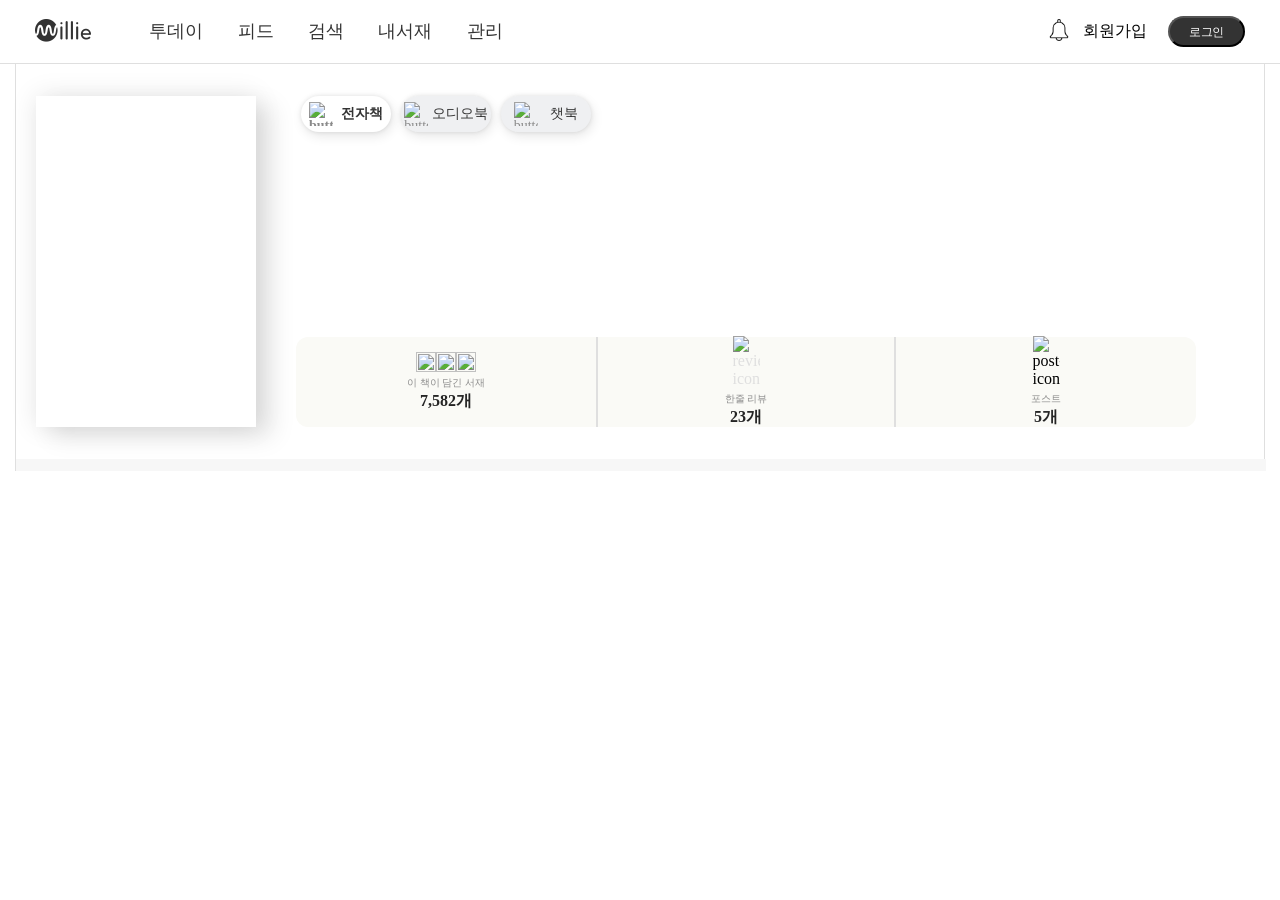
==== sub.html @ 8d72579c "0329" ====
<!DOCTYPE html>
<html lang="en">

<head>
    <meta charset="UTF-8">
    <meta name="viewport" content="width=device-width, initial-scale=1.0">
    <title>인각실격 사양 | 밀리의 서재</title>
</head>
<script src="https://ajax.googleapis.com/ajax/libs/jquery/3.7.1/jquery.min.js"> </script>
<script src="js/api.js"></script>
<link rel="stylesheet" href="css/sub.css">


<body>

    <header>
        <div id="headersize">
        <div class="logo"><a href="millie.html"><img src="image/millie-logo.png" alt="밀리의서재로고"></a></div>
        <nav>
            <ul>
                <li>투데이</li>
                <li>피드</li>
                <li>검색</li>
                <li>내서재</li>
                <li>관리</li>


            </ul>
        </nav>
        <div id="join">
            <div class="bell"><img src="image/bell.png" alt="" width="22px" height="22px"></img></div>
            <div class="join">회원가입</div>
        </div>

        <button class="login">로그인</button>
    </div>
    </header>

  <div id="wrap">
    <div id="book">
        <div class="book"></div>
        <div class="book_intr">
            <ul id="buttons">
                <li class="active">
                    <img src="https://d3udu241ivsax2.cloudfront.net/v3/images/bookDetail/ebook-badge.561e1d246c2083cfe3c1d87b43831d24.png"
                        alt="buttons" width="24px" height="24px"><a href="#">전자책</a>
                </li>

                <li><img src="https://d3udu241ivsax2.cloudfront.net/v3/images/bookDetail/audio-badge.6cdd24298aa2c13f86f9dcd8c8a61dd1.png"
                        alt="buttons" width="24px" height="24px"><a href="#">오디오북</a></li>

                <li><img src="https://d3udu241ivsax2.cloudfront.net/v3/images/bookDetail/chatbook-badge.215e24971db9b7ba482ef25cd7a4d6ca.png"
                        alt="buttons" width="24px" height="24px"><a href="#">챗북</a></li>
            </ul>
            <div class="textbox">
            </div>



            <ul id="read-more">
                <li>
                    <ul id="imgflex">
                        <li>
                            <img src="https://ofbxchnhqinp910256.cdn.ntruss.com/160/ed3ba0b1a437cf58d59134f9f658f778.jpg?type=w&w=160&quality=100"
                                alt="">
                            <img src="https://ofbxchnhqinp910256.cdn.ntruss.com/160/8bceea0eba8e176609ad2cac531a9f16.jpg?type=w&w=160&quality=100"
                                alt="">
                            <img src="https://ofbxchnhqinp910256.cdn.ntruss.com/100/61635217af0b67a56fbc9d0d7451ff6c.jpg?type=w&w=160&quality=100"
                                alt="">
                        </li>
                        <li>
                            <p>이 책이 담긴 서재</p>
                        </li>
                        <li><span>7,582개</span></li>
                    </ul>
                </li>
                <li class="border">
                    <ul>
                        <li><img src="https://d3udu241ivsax2.cloudfront.net/v3/images/bookDetail/review-mark.ffaa0d9de623bd5c8626faf1f7448f58.png"
                                alt="review-icon" width="9%"></li>
                        <li>
                            <p>한줄 리뷰</p>
                        </li>
                        <li><span>23개</span></li>
                    </ul>
                </li>
                <li>
                    <ul>
                        <li>
                            <img src="https://d3udu241ivsax2.cloudfront.net/v3/images/bookDetail/post-mark.e6660d3d2be8d740e6accf5f63489487.png"
                                alt="post-icon" width="9%">
                        </li>
                        <li>
                            <p>포스트</p>
                        </li>
                        <li><span>5개</span></li>
                    </ul>
                </li>
            </ul>
        </div>

   <div class="line"></div>
    </div>
</div>
</div>
</body>

</html>
---- css/sub.css ----
* {
  margin: 0;
  padding: 0;
  box-sizing: border-box;
}

a {
  color: #333;
  text-decoration: none;
}

ul, ol, li {
  list-style: none;
}

#wrap {
  width: 1250px;
  height: auto;
  border-left: 1px solid #dfdfdf;
  border-right: 1px solid #dfdfdf;
  margin: 0 auto;
}

#book {
  display: flex;
  align-items: center;
  width: 1250px;
  height: 407px;
  margin: 0 auto;
  border-bottom: 12px solid #f7f7f7;
}
#book .book {
  width: 220px;
  height: 331px;
  margin-left: 20px;
  box-shadow: 0 0 25px 0 rgba(0, 0, 0, 0.1), 16px 10px 23px 0 rgba(0, 0, 0, 0.1);
}
#book .book img {
  width: 100%;
  height: 100%;
}
#book .book_intr {
  width: 900px;
  height: 331px;
  margin-left: 40px;
}
#book #buttons {
  width: 300px;
  display: flex;
  justify-content: space-around;
}
#book #buttons li {
  width: 90px;
  height: 36px;
  background-color: rgba(176, 179, 188, 0.2);
  color: #8b8b8b;
  margin: 0px 0px 20px;
  display: flex;
  align-items: center;
  justify-content: space-evenly;
  padding: 2px 0px 2px 0px;
  box-shadow: 0 0 4px 0 rgba(0, 0, 0, 0.1), 2px 4px 12px 0 rgba(0, 0, 0, 0.1);
  border-radius: 40px;
  font-size: 14px;
  font-weight: 500;
}
#book #buttons .active {
  background-color: white;
  font-weight: bold;
}
#book .textbox {
  width: 300px;
  height: 70px;
  margin-top: 30px;
  margin-bottom: 85px;
}
#book .textbox span {
  color: #888888;
}
#book .textbox p {
  font-weight: 700;
  font-size: 20px;
}
#book #read-more {
  width: 900px;
  height: 90px;
  background-color: #fafaf6;
  border-radius: 12px;
  position: relative;
}
#book #read-more li {
  display: flex;
  justify-content: center;
  align-content: center;
  height: 100%;
  align-items: center;
  width: 300px;
}
#book #read-more li p {
  font-size: 10px;
  color: #8b8b8b;
  line-height: 17px;
  text-align: center;
  margin-top: 2px;
}
#book #read-more li span {
  font-weight: 700;
  color: #242424;
}
#book #read-more .border {
  border-left: 2px solid;
  color: #dfdfdf;
  border-right: 2px solid;
}
#book #read-more {
  display: flex;
}
#book #read-more #imgflex {
  display: flex;
  flex-wrap: wrap;
}
#book #read-more #imgflex img {
  width: 20px;
  height: 20px;
}

header {
  border-bottom: solid 1px #dfdfdf;
  width: 100%;
  height: 64px;
}
header #headersize {
  width: 1250px;
  height: 64px;
  margin: 0 auto;
  display: flex;
  justify-content: space-between;
  align-items: center;
  border-bottom: 0.5px solid #dfdfdf;
  padding-right: 20px;
}
header #headersize nav {
  display: flex;
  width: 100%;
  justify-content: flex-start;
  padding: 10px;
  margin-right: 50px;
}
header #headersize ul {
  display: flex;
  justify-items: space-evenly;
  width: 450px;
  height: 25px;
  justify-content: space-evenly;
  padding: 0px 24px;
}
header #headersize ul li {
  font-size: 18px;
  color: #333;
  padding: 0px 10px 0px 10px;
}
header #headersize ul li:hover {
  cursor: pointer;
  font-weight: bold;
}
header #headersize button {
  cursor: pointer;
  background: #333;
  border-radius: 100px;
  padding: 5px 15px;
  font-size: 12px;
  line-height: 18px;
  letter-spacing: -0.6px;
  color: #fff;
  text-align: center;
  width: 93px;
  height: 31px;
  font-size: 12px;
}
header #headersize #join {
  display: flex;
  width: 154px;
  align-items: center;
  justify-content: space-around;
  margin-right: 15px;
}
header #headersize .logo {
  padding-left: 20px;
}
header #headersize .logo img {
  width: 56px;
  height: 24px;
}
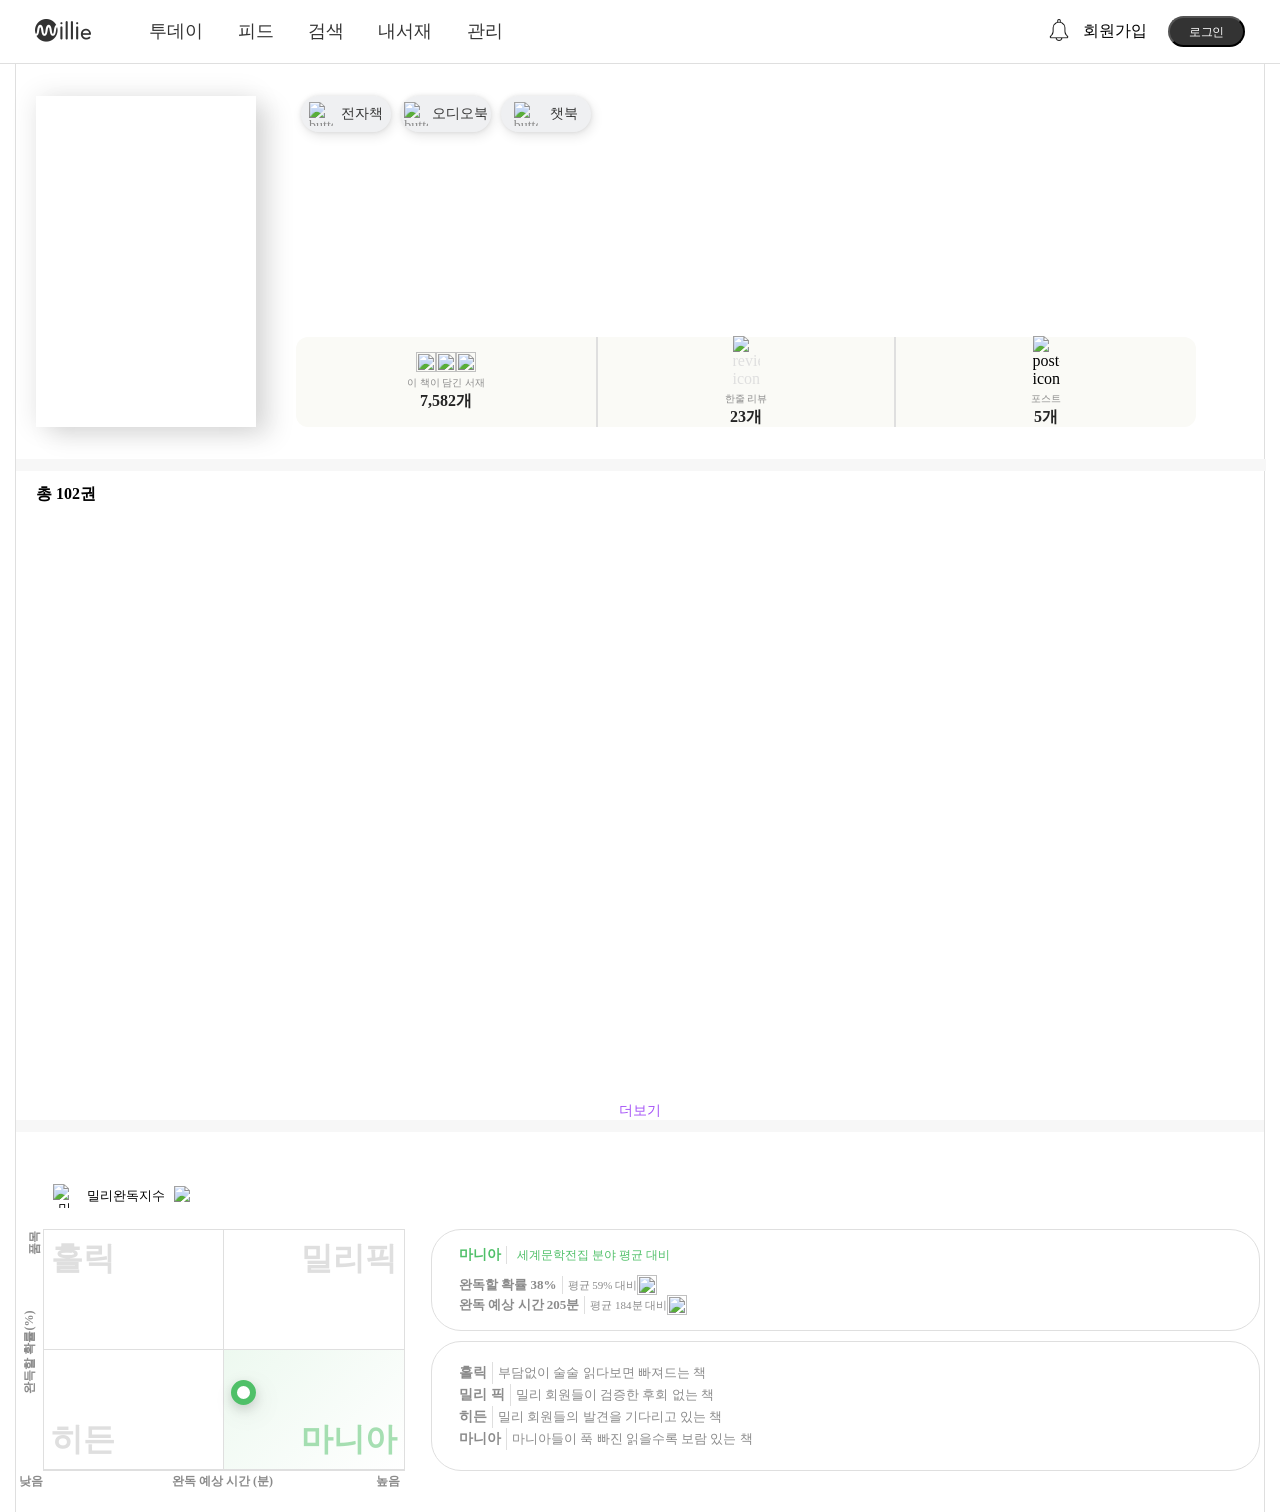
==== commit 22643542: "0401" ====
--- a/sub.html
+++ b/sub.html
@@ -7,6 +7,7 @@
     <title>인각실격 사양 | 밀리의 서재</title>
 </head>
 <script src="https://ajax.googleapis.com/ajax/libs/jquery/3.7.1/jquery.min.js"> </script>
+<script src="js/click.js"></script>
 <script src="js/api.js"></script>
 <link rel="stylesheet" href="css/sub.css">
 
@@ -15,94 +16,292 @@
 
     <header>
         <div id="headersize">
-        <div class="logo"><a href="millie.html"><img src="image/millie-logo.png" alt="밀리의서재로고"></a></div>
-        <nav>
-            <ul>
-                <li>투데이</li>
-                <li>피드</li>
-                <li>검색</li>
-                <li>내서재</li>
-                <li>관리</li>
-
-
-            </ul>
-        </nav>
-        <div id="join">
-            <div class="bell"><img src="image/bell.png" alt="" width="22px" height="22px"></img></div>
-            <div class="join">회원가입</div>
+            <div class="logo"><a href="millie.html"><img src="image/millie-logo.png" alt="밀리의서재로고"></a></div>
+            <nav>
+                <ul>
+                    <li>투데이</li>
+                    <li>피드</li>
+                    <li>검색</li>
+                    <li>내서재</li>
+                    <li>관리</li>
+
+
+                </ul>
+            </nav>
+            <div id="join">
+                <div class="bell"><img src="image/bell.png" alt="" width="22px" height="22px"></img></div>
+                <div class="join">회원가입</div>
+            </div>
+
+            <button class="login">로그인</button>
         </div>
-
-        <button class="login">로그인</button>
+    </header>
+
+    <div id="wrap">
+        <div id="book">
+            <div class="book"></div>
+            <div class="book_intr">
+                <ul id="buttons">
+                    <li class="active">
+                        <img src="https://d3udu241ivsax2.cloudfront.net/v3/images/bookDetail/ebook-badge.561e1d246c2083cfe3c1d87b43831d24.png"
+                            alt="buttons" width="24px" height="24px"><a href="#">전자책</a>
+                    </li>
+
+                    <li><img src="https://d3udu241ivsax2.cloudfront.net/v3/images/bookDetail/audio-badge.6cdd24298aa2c13f86f9dcd8c8a61dd1.png"
+                            alt="buttons" width="24px" height="24px"><a href="#">오디오북</a></li>
+
+                    <li><img src="https://d3udu241ivsax2.cloudfront.net/v3/images/bookDetail/chatbook-badge.215e24971db9b7ba482ef25cd7a4d6ca.png"
+                            alt="buttons" width="24px" height="24px"><a href="#">챗북</a></li>
+                </ul>
+                <div class="textbox">
+                </div>
+
+
+
+                <ul id="read-more">
+                    <li>
+                        <ul id="imgflex">
+                            <li>
+                                <img src="https://ofbxchnhqinp910256.cdn.ntruss.com/160/ed3ba0b1a437cf58d59134f9f658f778.jpg?type=w&w=160&quality=100"
+                                    alt="">
+                                <img src="https://ofbxchnhqinp910256.cdn.ntruss.com/160/8bceea0eba8e176609ad2cac531a9f16.jpg?type=w&w=160&quality=100"
+                                    alt="">
+                                <img src="https://ofbxchnhqinp910256.cdn.ntruss.com/100/61635217af0b67a56fbc9d0d7451ff6c.jpg?type=w&w=160&quality=100"
+                                    alt="">
+                            </li>
+                            <li>
+                                <p>이 책이 담긴 서재</p>
+                            </li>
+                            <li><span>7,582개</span></li>
+                        </ul>
+                    </li>
+                    <li class="border">
+                        <ul>
+                            <li><img src="https://d3udu241ivsax2.cloudfront.net/v3/images/bookDetail/review-mark.ffaa0d9de623bd5c8626faf1f7448f58.png"
+                                    alt="review-icon" width="9%"></li>
+                            <li>
+                                <p>한줄 리뷰</p>
+                            </li>
+                            <li><span>23개</span></li>
+                        </ul>
+                    </li>
+                    <li>
+                        <ul>
+                            <li>
+                                <img src="https://d3udu241ivsax2.cloudfront.net/v3/images/bookDetail/post-mark.e6660d3d2be8d740e6accf5f63489487.png"
+                                    alt="post-icon" width="9%">
+                            </li>
+                            <li>
+                                <p>포스트</p>
+                            </li>
+                            <li><span>5개</span></li>
+                        </ul>
+                    </li>
+                </ul>
+            </div>
+
+            <div class="line"></div>
+        </div>
+
+
+        <div id="booktotal">
+            <div class="booktotal">
+                <h3>총 102권</h3>
+                <ul class grid-wrapper>
+                    <li class="grid-item"></li>
+                    <li class="grid-item"></li>
+                    <li class="grid-item"></li>
+                    <li class="grid-item"></li>
+                    <li class="grid-item"></li>
+                    <li class="grid-item"></li>
+                    <li class="grid-item"></li>
+                    <li class="grid-item"></li>
+                    <li class="grid-item"></li>
+                    <li class="grid-item"></li>
+                    <li class="grid-item"></li>
+                    <li class="grid-item"></li>
+                    <li class="grid-item"></li>
+                    <li class="grid-item"></li>
+                    <li class="grid-item"></li>
+                    <li class="grid-item"></li>
+                    <li class="grid-item"></li>
+                    <li class="grid-item"></li>
+                    <li class="grid-item"></li>
+                    <li class="grid-item"></li>
+                    <li class="grid-item"></li>
+                    <li class="grid-item"></li>
+                    <li class="grid-item"></li>
+                    <li class="grid-item"></li>
+                    <li class="grid-item"></li>
+                    <li class="grid-item"></li>
+                    <li class="grid-item"></li>
+                    <li class="grid-item"></li>
+                    <li class="grid-item"></li>
+                    <li class="grid-item"></li>
+                    <li class="grid-item"></li>
+                    <li class="grid-item"></li>
+                    <li class="grid-item"></li>
+                    <li class="grid-item"></li>
+                    <li class="grid-item"></li>
+                    <li class="grid-item"></li>
+                    <li class="grid-item"></li>
+                    <li class="grid-item"></li>
+                    <li class="grid-item"></li>
+                    <li class="grid-item"></li>
+                    <li class="grid-item"></li>
+                    <li class="grid-item"></li>
+                    <li class="grid-item"></li>
+                    <li class="grid-item"></li>
+                    <li class="grid-item"></li>
+                    <li class="grid-item"></li>
+                    <li class="grid-item"></li>
+                    <li class="grid-item"></li>
+                    <li class="grid-item"></li>
+                    <li class="grid-item"></li>
+                    <li class="grid-item"></li>
+                    <li class="grid-item"></li>
+                    <li class="grid-item"></li>
+                    <li class="grid-item"></li>
+                    <li class="grid-item"></li>
+                    <li class="grid-item"></li>
+                    <li class="grid-item"></li>
+                    <li class="grid-item"></li>
+                    <li class="grid-item"></li>
+                    <li class="grid-item"></li>
+                    <li class="grid-item"></li>
+                    <li class="grid-item"></li>
+                    <li class="grid-item"></li>
+                    <li class="grid-item"></li>
+                    <li class="grid-item"></li>
+                    <li class="grid-item"></li>
+                    <li class="grid-item"></li>
+                    <li class="grid-item"></li>
+                    <li class="grid-item"></li>
+                    <li class="grid-item"></li>
+                    <li class="grid-item"></li>
+                    <li class="grid-item"></li>
+                    <li class="grid-item"></li>
+                    <li class="grid-item"></li>
+                    <li class="grid-item"></li>
+                    <li class="grid-item"></li>
+                    <li class="grid-item"></li>
+                    <li class="grid-item"></li>
+                    <li class="grid-item"></li>
+                    <li class="grid-item"></li>
+                    <li class="grid-item"></li>
+                    <li class="grid-item"></li>
+                    <li class="grid-item"></li>
+                    <li class="grid-item"></li>
+                    <li class="grid-item"></li>
+                    <li class="grid-item"></li>
+                    <li class="grid-item"></li>
+                    <li class="grid-item"></li>
+                    <li class="grid-item"></li>
+                    <li class="grid-item"></li>
+                    <li class="grid-item"></li>
+                    <li class="grid-item"></li>
+                    <li class="grid-item"></li>
+                    <li class="grid-item"></li>
+                    <li class="grid-item"></li>
+                    <li class="grid-item"></li>
+                    <li class="grid-item"></li>
+                    <li class="grid-item"></li>
+                    <li class="grid-item"></li>
+                    <li class="grid-item"></li>
+                </ul>
+
+            </div>
+            <button class="more">더보기</button>
+
+        </div>
+
+        <div id="book-history">
+
+            <div id="text">
+                <button class="textbutton">
+                    <img src="https://d3udu241ivsax2.cloudfront.net/v3/images/bookDetail/complete-book.2f295724c20991f29a7afd8b2d10a5df.png"
+                        alt="밀리완독지수" width="24px" height="24px">
+                    밀리완독지수
+
+                    <img src="https://d3udu241ivsax2.cloudfront.net/v3/images/bookDetail/question-mark.fd5a413b237dd6d113edf8a6e6f1567a.png"
+                        alt="물음표" width="19px" height="19px">
+                </button>
+            </div>
+            <div id="chart-content">
+                <div class="inner">
+                    <div class="box">
+                        <p class="box-title">
+                            홀릭</p>
+                    </div>
+                    <div class="box">
+                        <p class="box-title">
+                            밀리픽</p>
+                    </div>
+                    <div class="box">
+                        <p class="box-title">
+                            히든</p>
+                    </div>
+                    <div class="box">
+                        <p class="box-title">
+                            마니아</p>
+                        <div class="doubleone">
+
+                        </div>
+                    </div>
+
+                    <ul id="inner-outtext">
+                        <li class="rotate">품목</li>
+                        <li class="rotate">완득할 확률(%)</li>
+                        <li>낮음</li>
+                        <li>완독 예상 시간 (분)</li>
+                        <li>높음</li>
+                    </ul>
+                    
+                </div>
+                <div class="char-story">
+                    <ul>
+                        <li class="top">
+                            <div class="title">
+                                <p class="mania">마니아</p>
+                                <p class="avg">세계문학전집 분야 평균 대비</p>
+                            </div>
+                            <div class="percent">
+                                <strong class="line-desc">완독할 확률 38%</strong>
+                                <p>평균 59% 대비</p> <img
+                                    src="https://d3udu241ivsax2.cloudfront.net/v3/images/management/down-arrow.758fe682666b29bd35586b55f8036851.png">
+                            </div>
+
+                            <div class="time"><strong class="line-desc">완독 예상 시간 205분</strong>
+                                <p>평균 184분 대비</p> <img
+                                    src="https://d3udu241ivsax2.cloudfront.net/v3/images/management/up-arrow.477a9800737aa6280598089496800c63.png">
+                            </div>
+                        </li>
+                        <li class="bottom">
+                            <ul>
+                                <li>
+                                    <p class="line-desc">홀릭
+
+                                    </p><span>부담없이 술술 읽다보면 빠져드는 책</span>
+                                </li>
+                                <li>
+                                    <p class="line-desc">밀리 픽</p>
+                                    <span>밀리 회원들이 검증한 후회 없는 책</span>
+                                </li>
+                                <li>
+                                    <p class="line-desc">히든</p> <span>밀리 회원들의 발견을 기다리고 있는 책</span>
+                                </li>
+                                <li>
+                                    <p class="line-desc">마니아</p> <span>마니아들이 푹 빠진 읽을수록 보람 있는 책</span>
+                                </li>
+                            </ul>
+                        </li>
+                    </ul>
+                </div>
+            </div>
+         
+        </div>
+
     </div>
-    </header>
-
-  <div id="wrap">
-    <div id="book">
-        <div class="book"></div>
-        <div class="book_intr">
-            <ul id="buttons">
-                <li class="active">
-                    <img src="https://d3udu241ivsax2.cloudfront.net/v3/images/bookDetail/ebook-badge.561e1d246c2083cfe3c1d87b43831d24.png"
-                        alt="buttons" width="24px" height="24px"><a href="#">전자책</a>
-                </li>
-
-                <li><img src="https://d3udu241ivsax2.cloudfront.net/v3/images/bookDetail/audio-badge.6cdd24298aa2c13f86f9dcd8c8a61dd1.png"
-                        alt="buttons" width="24px" height="24px"><a href="#">오디오북</a></li>
-
-                <li><img src="https://d3udu241ivsax2.cloudfront.net/v3/images/bookDetail/chatbook-badge.215e24971db9b7ba482ef25cd7a4d6ca.png"
-                        alt="buttons" width="24px" height="24px"><a href="#">챗북</a></li>
-            </ul>
-            <div class="textbox">
-            </div>
-
-
-
-            <ul id="read-more">
-                <li>
-                    <ul id="imgflex">
-                        <li>
-                            <img src="https://ofbxchnhqinp910256.cdn.ntruss.com/160/ed3ba0b1a437cf58d59134f9f658f778.jpg?type=w&w=160&quality=100"
-                                alt="">
-                            <img src="https://ofbxchnhqinp910256.cdn.ntruss.com/160/8bceea0eba8e176609ad2cac531a9f16.jpg?type=w&w=160&quality=100"
-                                alt="">
-                            <img src="https://ofbxchnhqinp910256.cdn.ntruss.com/100/61635217af0b67a56fbc9d0d7451ff6c.jpg?type=w&w=160&quality=100"
-                                alt="">
-                        </li>
-                        <li>
-                            <p>이 책이 담긴 서재</p>
-                        </li>
-                        <li><span>7,582개</span></li>
-                    </ul>
-                </li>
-                <li class="border">
-                    <ul>
-                        <li><img src="https://d3udu241ivsax2.cloudfront.net/v3/images/bookDetail/review-mark.ffaa0d9de623bd5c8626faf1f7448f58.png"
-                                alt="review-icon" width="9%"></li>
-                        <li>
-                            <p>한줄 리뷰</p>
-                        </li>
-                        <li><span>23개</span></li>
-                    </ul>
-                </li>
-                <li>
-                    <ul>
-                        <li>
-                            <img src="https://d3udu241ivsax2.cloudfront.net/v3/images/bookDetail/post-mark.e6660d3d2be8d740e6accf5f63489487.png"
-                                alt="post-icon" width="9%">
-                        </li>
-                        <li>
-                            <p>포스트</p>
-                        </li>
-                        <li><span>5개</span></li>
-                    </ul>
-                </li>
-            </ul>
-        </div>
-
-   <div class="line"></div>
-    </div>
-</div>
-</div>
 </body>
 
 </html>
--- a/css/sub.css
+++ b/css/sub.css
@@ -64,10 +64,6 @@
   font-size: 14px;
   font-weight: 500;
 }
-#book #buttons .active {
-  background-color: white;
-  font-weight: bold;
-}
 #book .textbox {
   width: 300px;
   height: 70px;
@@ -122,6 +118,256 @@
 #book #read-more #imgflex img {
   width: 20px;
   height: 20px;
+}
+
+#booktotal {
+  width: 100%;
+  height: auto;
+  padding-bottom: 50px;
+}
+#booktotal .booktotal {
+  width: 1250px;
+  height: 630px;
+  margin: 0 auto;
+  overflow: hidden;
+}
+#booktotal .booktotal h3 {
+  padding-left: 20px;
+  font-size: 16px;
+  color: #000000;
+  margin-top: 13px;
+}
+#booktotal .booktotal ul {
+  display: flex;
+  flex-wrap: wrap;
+  justify-content: space-between;
+  width: 100%;
+  padding-top: 30px;
+  padding-left: 20px;
+}
+#booktotal .booktotal ul li {
+  width: 180px;
+  height: 300px;
+}
+#booktotal .booktotal ul h6 {
+  font-size: 14px;
+  color: #6f6f6f;
+  margin-top: 3px;
+}
+#booktotal .booktotal ul h3 {
+  font-size: 16px;
+  color: #000000;
+  margin-top: 3px;
+  padding-left: 7px;
+}
+#booktotal .more {
+  color: #a451f7;
+  font-size: 14px;
+  cursor: pointer;
+  border: 0;
+  background-color: transparent;
+  outline: 0;
+  width: 100%;
+  text-align: center;
+  border-bottom: 12px solid #f7f7f7;
+}
+
+#book-history {
+  width: 1250px;
+  height: 330px;
+  margin: 0 auto;
+}
+#book-history #chart-content {
+  display: flex;
+  justify-content: space-between;
+  margin: 0 auto;
+  padding: 20px 30px 0 27px;
+  align-items: center;
+}
+#book-history #chart-content .inner {
+  width: 362px;
+  height: 242px;
+  position: relative;
+  display: flex;
+  flex-wrap: wrap;
+  border: 1px #dfdfdf solid;
+}
+#book-history #chart-content .inner #inner-outtext {
+  font-size: 12px;
+  color: #8b8b8b;
+  font-weight: bold;
+  position: absolute;
+}
+#book-history #chart-content .inner li:nth-child(1) {
+  position: absolute;
+  top: 2px;
+  left: -24px;
+  transform: rotate(-90deg);
+  width: 28px;
+}
+#book-history #chart-content .inner li:nth-child(2) {
+  position: absolute;
+  top: 100px;
+  left: -70px;
+  width: 110px;
+  transform: rotate(-90deg);
+}
+#book-history #chart-content .inner li:nth-child(3) {
+  position: absolute;
+  left: -25px;
+  bottom: -260px;
+  width: 28px;
+}
+#book-history #chart-content .inner li:nth-child(4) {
+  position: absolute;
+  bottom: -260px;
+  left: 128px;
+  width: 107px;
+}
+#book-history #chart-content .inner li:nth-child(5) {
+  position: absolute;
+  bottom: -260px;
+  right: -360px;
+  width: 28px;
+}
+#book-history #chart-content .box {
+  width: 50%;
+  height: 50%;
+  display: flex;
+  justify-content: flex-end;
+  color: rgb(223, 223, 223);
+  padding: 7px;
+  font-size: 32px;
+  font-weight: 700;
+  border-bottom: 1px #dfdfdf solid;
+}
+#book-history #chart-content .box:nth-child(1) {
+  justify-content: flex-start;
+  border-right: 1px #dfdfdf solid;
+}
+#book-history #chart-content .box:nth-child(3) {
+  justify-content: flex-start;
+  align-items: flex-end;
+  border-right: 1px #dfdfdf solid;
+}
+#book-history #chart-content .box:nth-child(4) {
+  position: relative;
+  justify-content: flex-end;
+  align-items: flex-end;
+  background: linear-gradient(135deg, rgba(79, 192, 104, 0.1) 0%, rgba(79, 192, 104, 0) 100%);
+  color: rgba(79, 192, 104, 0.5);
+}
+#book-history #chart-content .box:nth-child(4) .doubleone {
+  position: absolute;
+  top: 25%;
+  left: 4%;
+  width: 25px;
+  height: 25px;
+  background-color: white;
+  border-radius: 80px;
+  border: solid 6px rgb(79, 192, 104);
+  box-shadow: 0 4px 12px rgba(0, 0, 0, 0.16), 4px 8px 28px rgba(0, 0, 0, 0.08);
+}
+
+#text {
+  width: 160px;
+  height: 27px;
+  margin-left: 27px;
+}
+#text .textbutton {
+  display: flex;
+  width: 100%;
+  height: 100%;
+  flex-wrap: wrap;
+  align-items: center;
+  justify-content: space-evenly;
+  background-color: transparent;
+  border: transparent;
+}
+
+.char-story {
+  display: flex;
+  width: 820px;
+  height: 270px;
+  width: 805px;
+  height: 242px;
+}
+.char-story .title {
+  color: rgb(79, 192, 104);
+  width: 800px;
+  height: 20px;
+  display: flex;
+  align-items: center;
+  margin-bottom: 10px;
+}
+.char-story .title .mania {
+  font-weight: bold;
+  border-right: 1px solid #dfdfdf;
+  font-size: 14px;
+  position: relative;
+  padding-right: 5px;
+  margin-right: 5px;
+}
+.char-story .title .avg {
+  font-size: 12px;
+  padding-left: 5px;
+}
+.char-story ul .top {
+  height: 102px;
+  padding: 15px 0px 0px 27px;
+  border-radius: 30px;
+  border: 1px #dfdfdf solid;
+}
+.char-story ul .bottom {
+  border-radius: 30px;
+  border: 1px #dfdfdf solid;
+  height: 130px;
+  margin-top: 10px;
+}
+
+.percent,
+.time {
+  color: #8b8b8b;
+  display: flex;
+  align-items: center;
+  font-size: 14px;
+}
+.percent img,
+.time img {
+  width: 20px;
+  height: 20px;
+}
+.percent .line-desc,
+.time .line-desc {
+  border-right: 1px solid #dfdfdf;
+  position: relative;
+  padding-right: 5px;
+  margin-right: 5px;
+  font-weight: bold;
+  font-size: 13px;
+}
+.percent p,
+.time p {
+  font-size: 11px;
+}
+
+.bottom {
+  padding: 20px 30px 0 27px;
+  line-height: 22px;
+}
+.bottom ul li {
+  display: flex;
+  font-size: 13px;
+  color: #8b8b8b;
+}
+.bottom ul li p {
+  font-size: 14px;
+  font-weight: bold;
+  color: #8b8b8b;
+  border-right: 1px solid #dfdfdf;
+  position: relative;
+  padding-right: 5px;
+  margin-right: 5px;
 }
 
 header {
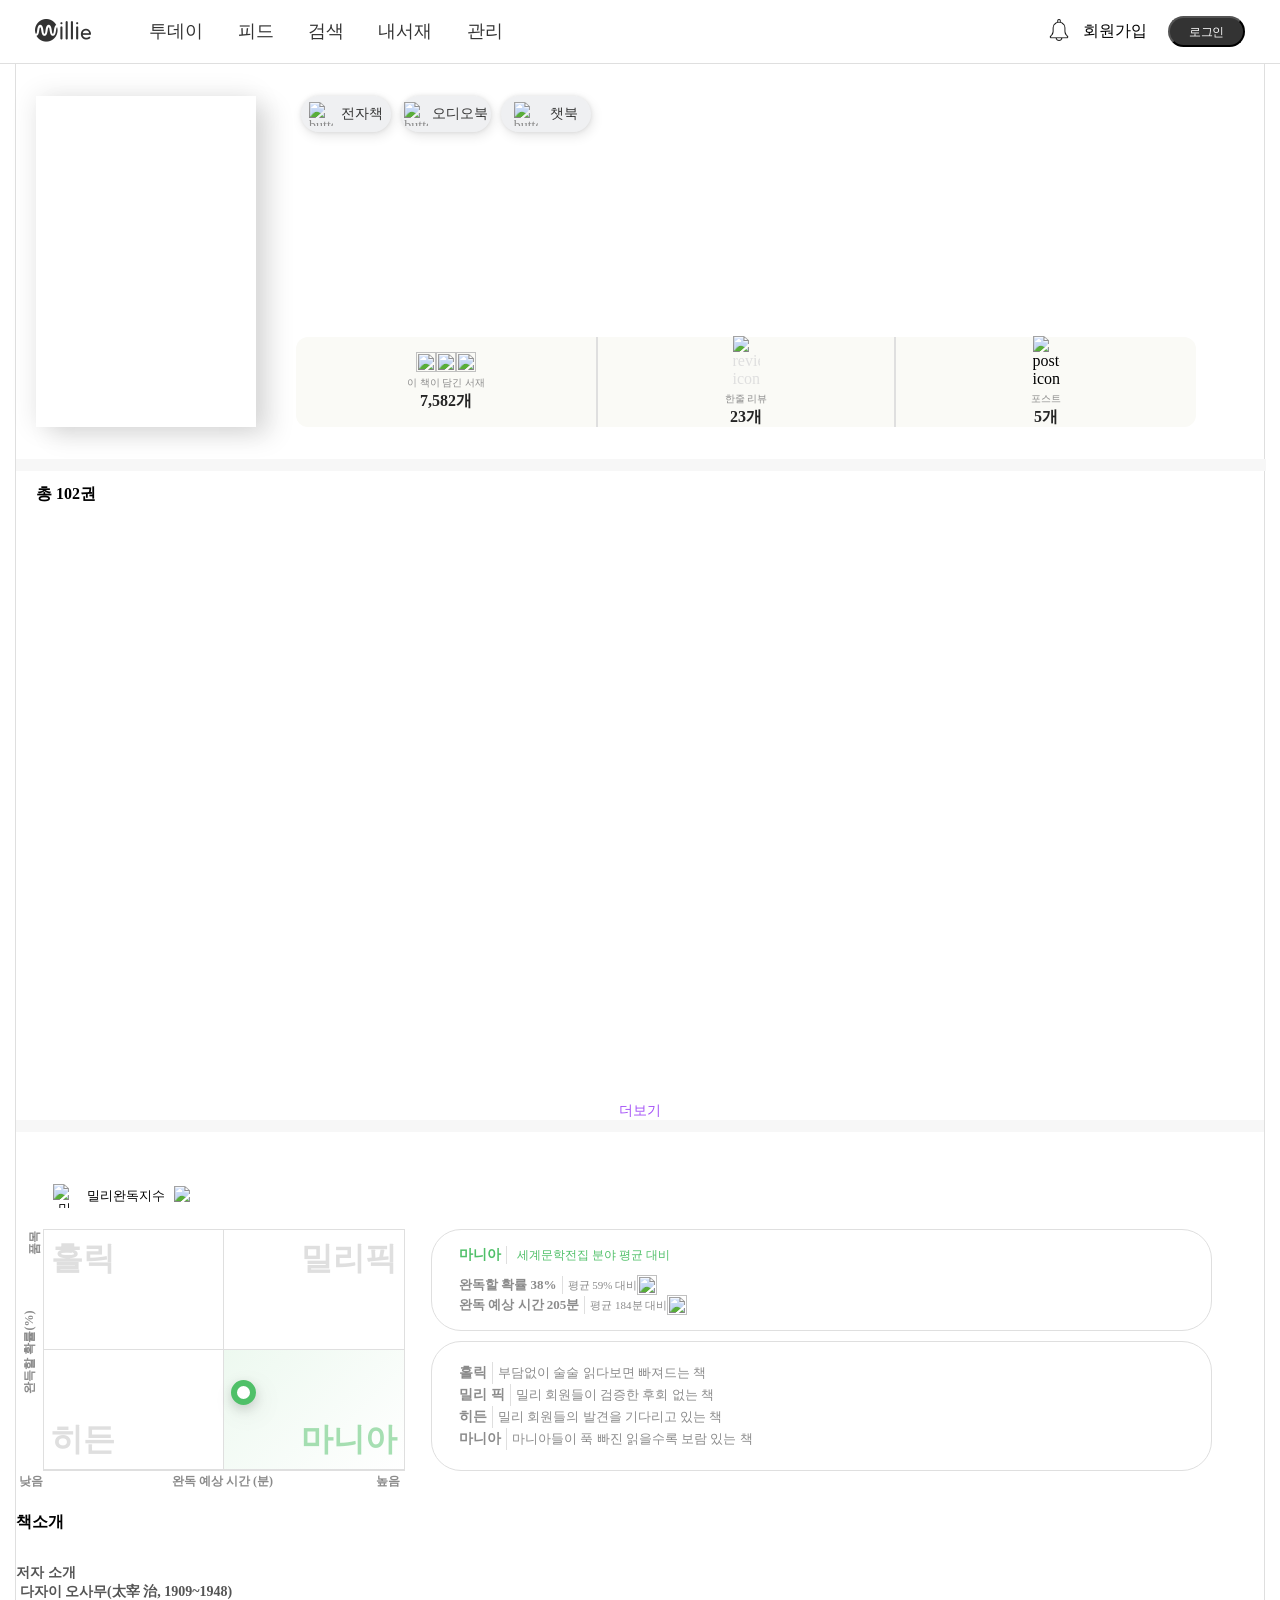
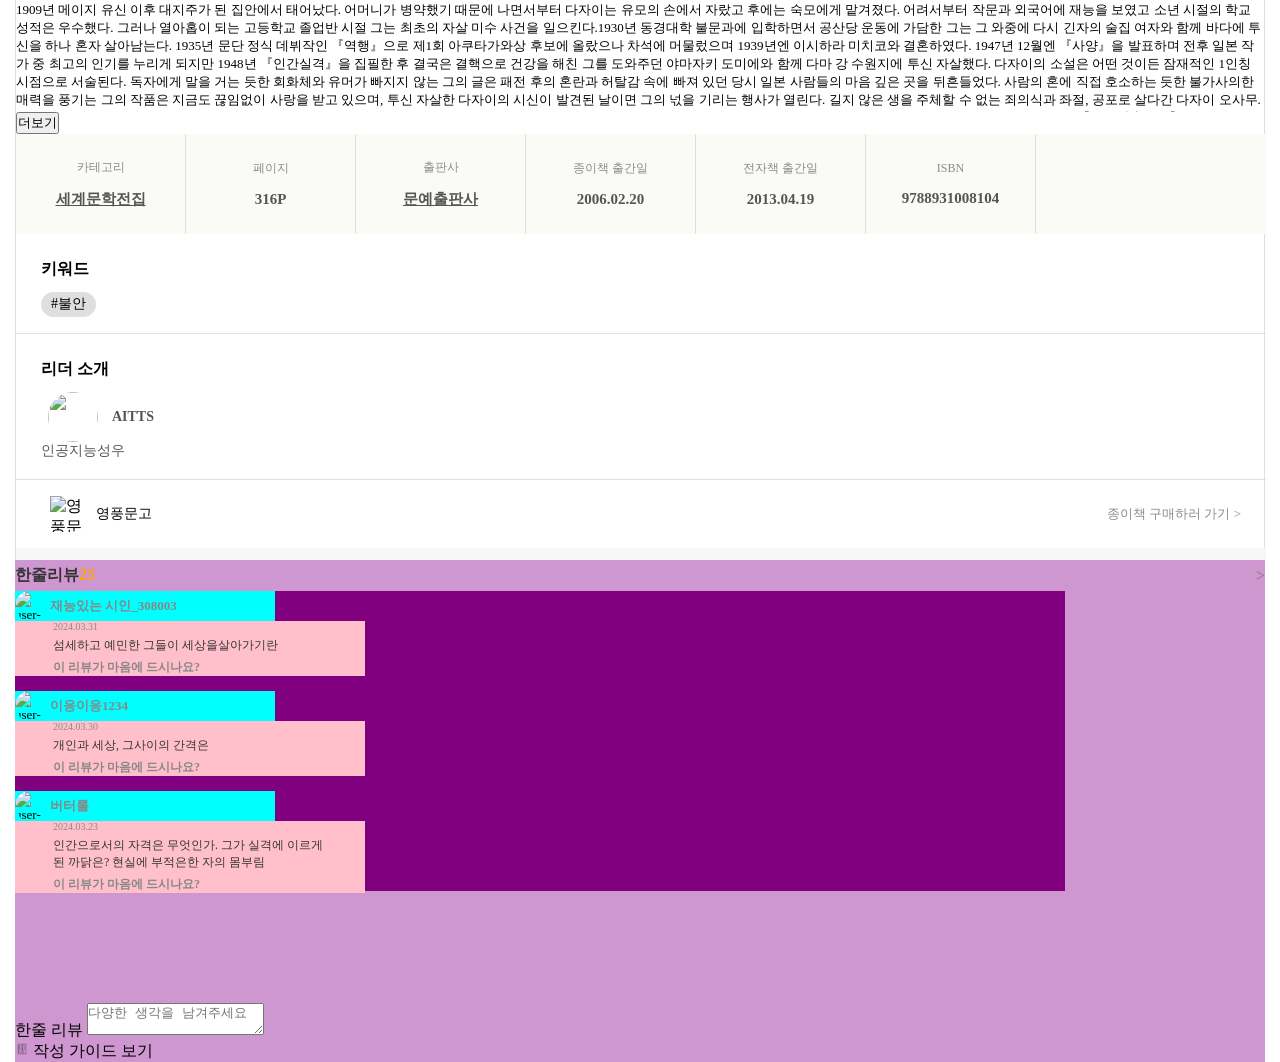
==== commit 4b4a1785: "0402" ====
--- a/sub.html
+++ b/sub.html
@@ -256,7 +256,7 @@
                         <li>완독 예상 시간 (분)</li>
                         <li>높음</li>
                     </ul>
-                    
+
                 </div>
                 <div class="char-story">
                     <ul>
@@ -298,10 +298,157 @@
                     </ul>
                 </div>
             </div>
+
+        </div>
+
+        <div class="intro">
+            <div class="open">
+
+            </div>
+            <button class="more">더보기</button>
+            <ul>
+                <li>
+                    <p>카테고리</p>
+                    <strong style="text-decoration: underline;">세계문학전집</strong>
+                </li>
+                <li>
+                    <p>페이지</p>
+                    <strong>316P</strong>
+                </li>
+                <li>
+                    <p>출판사</p>
+                    <strong style="text-decoration: underline;">문예출판사</strong>
+                </li>
+                <li>
+                    <p>종이책 출간일</p>
+                    <strong>2006.02.20</strong>
+                </li>
+                <li>
+                    <p>전자책 출간일</p>
+                    <strong>2013.04.19</strong>
+                </li>
+                <li>
+                    <p>ISBN</p>
+                    <strong>9788931008104</strong>
+                </li>
+            </ul>
+
+            <div id="keyword">
+                <h3>키워드</h3>
+                <p>#불안</p>
+            </div>
+            <div id="AI">
+                <h3>리더 소개</h3>
+                <div id="altts">
+                    <div class="one-icon">
+                        <img src="https://d2j6uvfek9vas1.cloudfront.net/leader_image/5ffe60df7fa0a.jpg" alt="">
+                    </div>
+                    AITTS
+                </div>
+                <P>인공지능성우</P>
+            </div>
+            <div id="YP">
+                <div id="flex">
+                    <div class="YP"><img
+                            src="https://d3udu241ivsax2.cloudfront.net/v3/images/bookDetail/yp_logo.e575e8e9bb45c0c5a924c52e10fca0b2.png"
+                            alt="영풍문고"></div>
+                    <p>영풍문고</p>
+                </div>
+                <a href="https://www.ypbooks.co.kr/book.yp?bookcd=1202800770" class="yp-link">종이책 구매하러 가기 ></a>
+            </div>
+        </div>
+
+    </div>
+    <div id="review-com">
+        <div id="review">
+            <div class="riview-link">
+                <a href="https://www.millie.co.kr/v3/bookDetail/more/review/15e54e88976f4261">한줄리뷰<span>25</span></a>
+                <p>></p>
+            </div>
+            <ul id="comment">
+                <li>
+                    <div id="icon-and-id">
+                    
+                        <div class="img-radius">
+                            <img src="https://d3uz7kn1zskbbz.cloudfront.net/profile/fddfc1c8e7d54a24b075e6e28caaf2fb.png"
+                                alt="user-profile-icon">
+                        </div>
+                        <a href="https://www.millie.co.kr/v3/myshelf/7012548"><p>재능있는 시인_308003</p></a>
+                </div>
+                   <div id="data-comment-like">
+                    <span>2024.03.31</span>
+                    <a href="https://www.millie.co.kr/v3/bookDetail/more/review/15e54e88976f4261">섬세하고 예민한 그들이 세상을살아가기란</a>
+                    <p>이 리뷰가 마음에 드시나요?</p>
+                </div>
+                </li>
+
+
+                <li>
+                    <div id="icon-and-id">
+                  
+                        <div class="img-radius">
+                            <img src="https://d3uz7kn1zskbbz.cloudfront.net/profile/fddfc1c8e7d54a24b075e6e28caaf2fb.png"
+                                alt="user-profile-icon">
+                            </div>
+                              <a href="https://www.millie.co.kr/v3/myshelf/7012548"><p>이응이응1234</p></a>
+                            </div>
+                            <div id="data-comment-like">       
+                    <span>2024.03.30</span>
+                    <a href="https://www.millie.co.kr/v3/bookDetail/more/review/15e54e88976f4261">개인과 세상, 그사이의 간격은</a>
+                    <p>이 리뷰가 마음에 드시나요?</p></div>
+                </li>
+
+
+                <li>
+                    <div id="icon-and-id">
+                    
+                        <div class="img-radius">
+                            <img src="https://ofbxchnhqinp910256.cdn.ntruss.com/100/6c60ed7f0137fd2ff52b44eaf4b71a63.jpg?type=w&w=160&quality=100"
+                             alt="user-profile-icon">
+                        </div>
+                      <a href="https://www.millie.co.kr/v3/myshelf/7012548"><p>버터롤</p></a></div>
+
+                      <div id="data-comment-like">
+                    <span>2024.03.23</span>
+                <a href="https://www.millie.co.kr/v3/bookDetail/more/review/15e54e88976f4261">인간으로서의 자격은 무엇인가. 그가 실격에 이르게 된 까닭은?
+                 현실에 부적은한 자의 몸부림</a>
+                <p>이 리뷰가 마음에 드시나요?</p></div>
+                </li></ul>
+
+        <div class="oneline-review">
+            <div class="image"
+                style="background-image: url(https://d3udu241ivsax2.cloudfront.net/v3/images/home/not-profile.a11144dfa440d24866faecd1411fc1c1.png);">
+            </div>
          
-        </div>
-
+
+        </div>
+       
+      
     </div>
+    <div class="inner">
+        <label>
+            <span class="label">한줄 리뷰</span>
+            <textarea id="textarea-1340" placeholder="다양한 생각을 남겨주세요" class="mds-textarea-field"></textarea>
+        </label>
+    </div>
+    
+    <ul id="create-guide">
+        <li><img src="image/guide.png" alt="" width="14px" height="14px">
+            작성 가이드 보기
+        </li>
+    </ul>
+    </div>
+
+
+
+
+
+
+
+    </div>
+
+
+
 </body>
 
 </html>
--- a/css/sub.css
+++ b/css/sub.css
@@ -312,6 +312,9 @@
   font-size: 12px;
   padding-left: 5px;
 }
+.char-story ul {
+  width: 97%;
+}
 .char-story ul .top {
   height: 102px;
   padding: 15px 0px 0px 27px;
@@ -368,6 +371,212 @@
   position: relative;
   padding-right: 5px;
   margin-right: 5px;
+}
+
+.intro {
+  height: auto;
+  width: 1250px;
+  margin: 0 auto;
+}
+.intro .open {
+  height: 200px;
+  overflow: hidden;
+  transition: height 0.3s ease;
+}
+.intro .open h3 {
+  font-weight: 700;
+  font-size: 16px;
+  margin-bottom: 12px;
+}
+.intro .open span {
+  color: #555;
+  font-size: 14px;
+  font-weight: 700;
+}
+.intro .open p {
+  font-size: 13px;
+}
+.intro ul {
+  background-color: #fafaf6;
+  width: 1250px;
+  height: 100px;
+  display: flex;
+}
+.intro ul li {
+  border-right: 1px #dfdfdf solid;
+  display: flex;
+  flex-direction: column;
+  align-items: center;
+  justify-content: center;
+  width: 170px;
+  height: 100px;
+}
+.intro ul li p {
+  color: #8b8b8b;
+  font-size: 12px;
+  margin-bottom: 14px;
+}
+.intro ul li strong {
+  color: #555;
+  font-size: 15px;
+}
+.intro #keyword {
+  width: 1250px;
+  height: 100px;
+  padding: 25px 25px;
+  border-bottom: 1px #dfdfdf solid;
+}
+.intro #keyword h3 {
+  font-weight: 700;
+  font-size: 16px;
+  margin-bottom: 12px;
+}
+.intro #keyword p {
+  border-radius: 15px;
+  background-color: #dfdfdf;
+  width: 55px;
+  height: 25px;
+  text-align: center;
+  padding: 3px;
+  font-size: 14px;
+}
+.intro #AI {
+  width: 1250px;
+  height: 146px;
+  padding: 25px 25px;
+  border-bottom: 1px #dfdfdf solid;
+}
+.intro #AI p {
+  font-size: 14px;
+  color: #555;
+}
+.intro #AI h3 {
+  font-weight: 700;
+  font-size: 16px;
+  margin-bottom: 12px;
+}
+.intro #AI #altts {
+  width: 120px;
+  display: flex;
+  justify-content: space-around;
+  align-items: center;
+  font-size: 14px;
+  font-weight: bold;
+  color: #555;
+}
+.intro #AI #altts .one-icon {
+  overflow: hidden;
+  width: 50px;
+  height: 50px;
+  border-radius: 40px;
+}
+.intro #AI #altts .one-icon img {
+  width: 100%;
+  height: 100%;
+}
+.intro #YP {
+  display: flex;
+  justify-content: space-between;
+  width: 1250px;
+  height: 80px;
+  padding: 25px 25px;
+  border-bottom: 12px solid #f7f7f7;
+}
+.intro #YP #flex {
+  width: 120px;
+  display: flex;
+  align-items: center;
+  justify-content: space-evenly;
+}
+.intro #YP #flex p {
+  font-size: 14px;
+}
+.intro #YP .YP {
+  width: 36px;
+  height: 36px;
+  overflow: hidden;
+}
+.intro #YP .YP img {
+  width: 100%;
+}
+.intro .yp-link {
+  color: #8b8b8b;
+  font-size: 13px;
+}
+
+#review-com {
+  display: flex;
+  flex-direction: column;
+  justify-content: space-around;
+  width: 1250px;
+  margin: 0 auto;
+  height: 502px;
+  background-color: rgb(207, 151, 207);
+}
+#review-com #review {
+  width: 100%;
+  height: 100%;
+}
+#review-com #review #comment {
+  width: 1050px;
+  height: 300px;
+  background-color: red;
+}
+#review-com #review #comment li {
+  width: 100%;
+  height: 100px;
+  background-color: purple;
+}
+#review-com #review #comment li #icon-and-id {
+  display: flex;
+  align-items: center;
+  width: 260px;
+  height: 30px;
+  font-size: 13px;
+  background-color: aqua;
+}
+#review-com #review #comment li #icon-and-id p {
+  margin-left: 5px;
+}
+#review-com #review #comment li .img-radius {
+  overflow: hidden;
+  width: 30px;
+  height: 30px;
+  border-radius: 40px;
+}
+#review-com #review #comment li .img-radius img {
+  width: 100%;
+}
+#review-com #review p {
+  color: #878787;
+  font-weight: bold;
+}
+#review-com #review .riview-link {
+  width: 100%;
+  display: flex;
+  align-items: center;
+  height: 7%;
+  justify-content: space-between;
+  font-weight: bold;
+}
+#review-com #review .riview-link span {
+  color: orange;
+  font-weight: bold;
+}
+#review-com #data-comment-like {
+  display: flex;
+  flex-direction: column;
+  padding: 0px 38px;
+  width: 350px;
+  background-color: pink;
+  font-size: 12px;
+}
+#review-com #data-comment-like a {
+  margin: 5px 0px 5px 0px;
+}
+#review-com #data-comment-like span {
+  color: #8b8b8b;
+  font-size: 10px;
 }
 
 header {
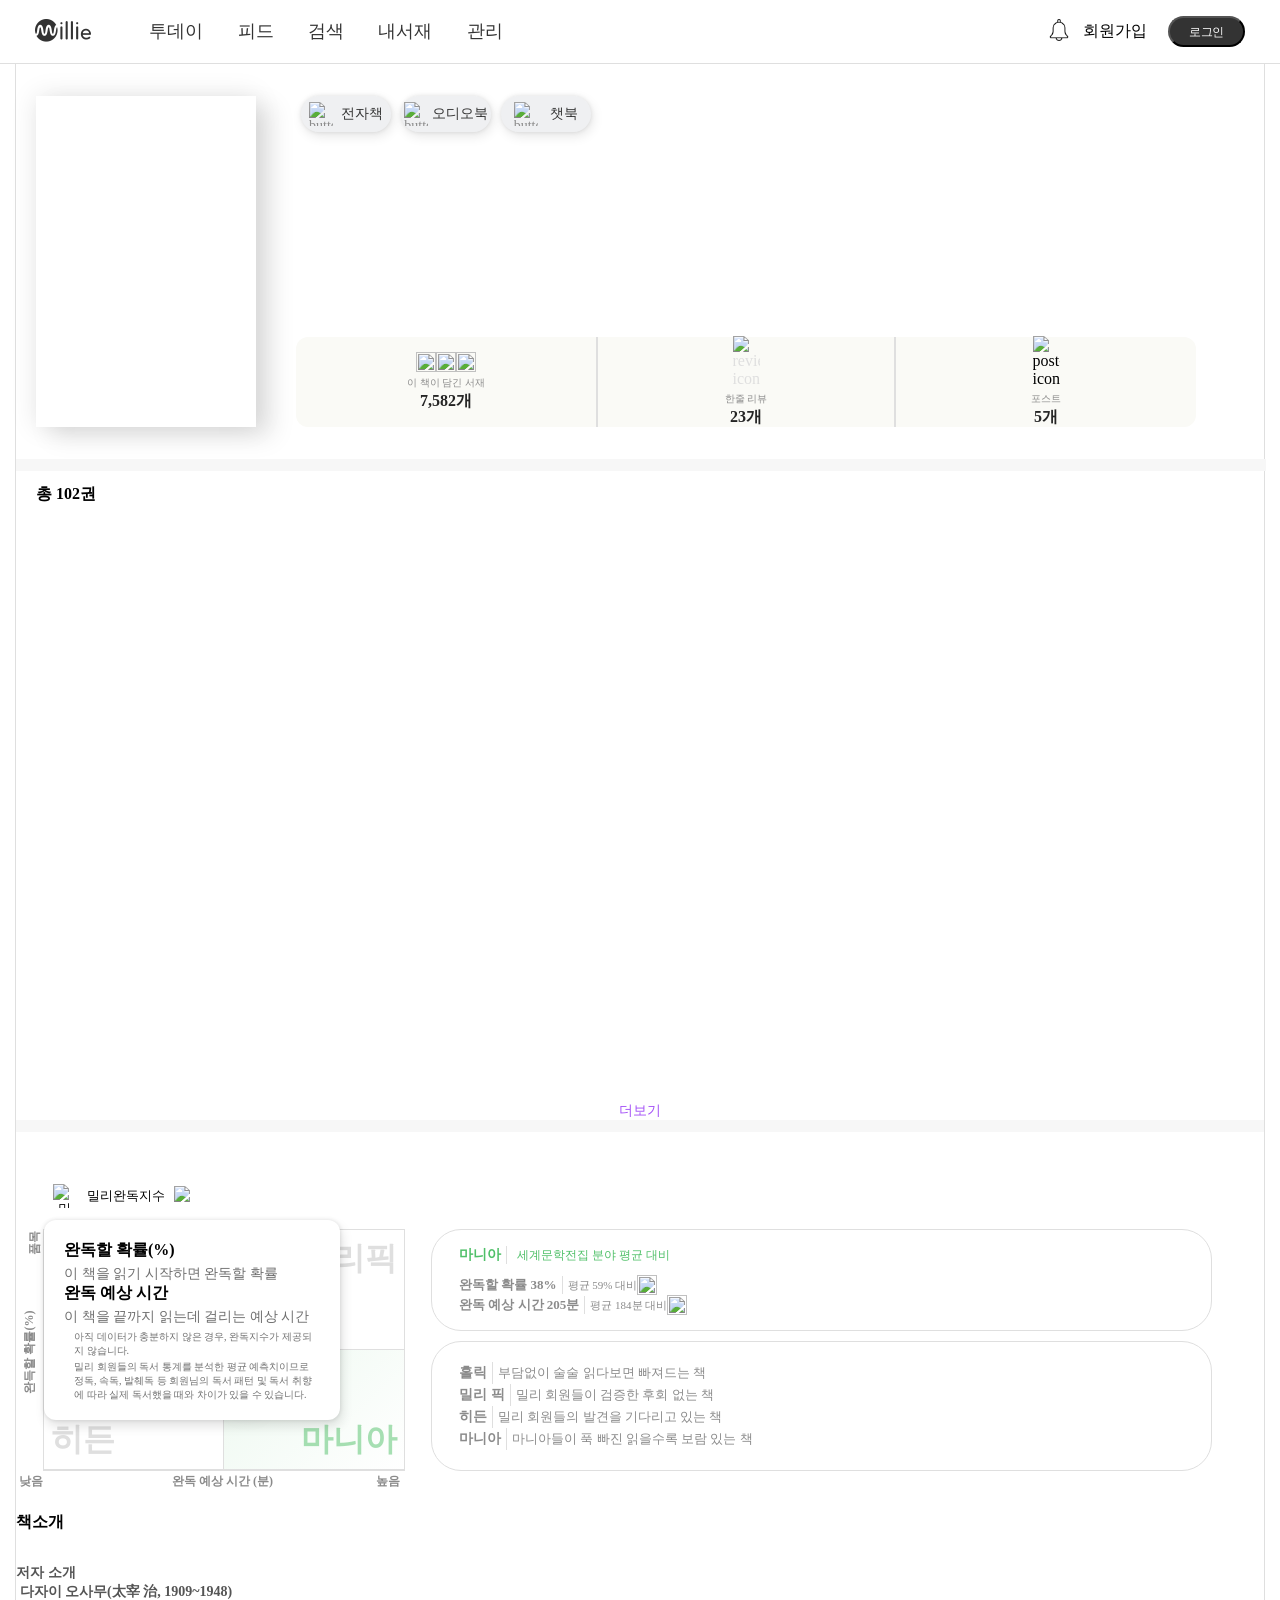
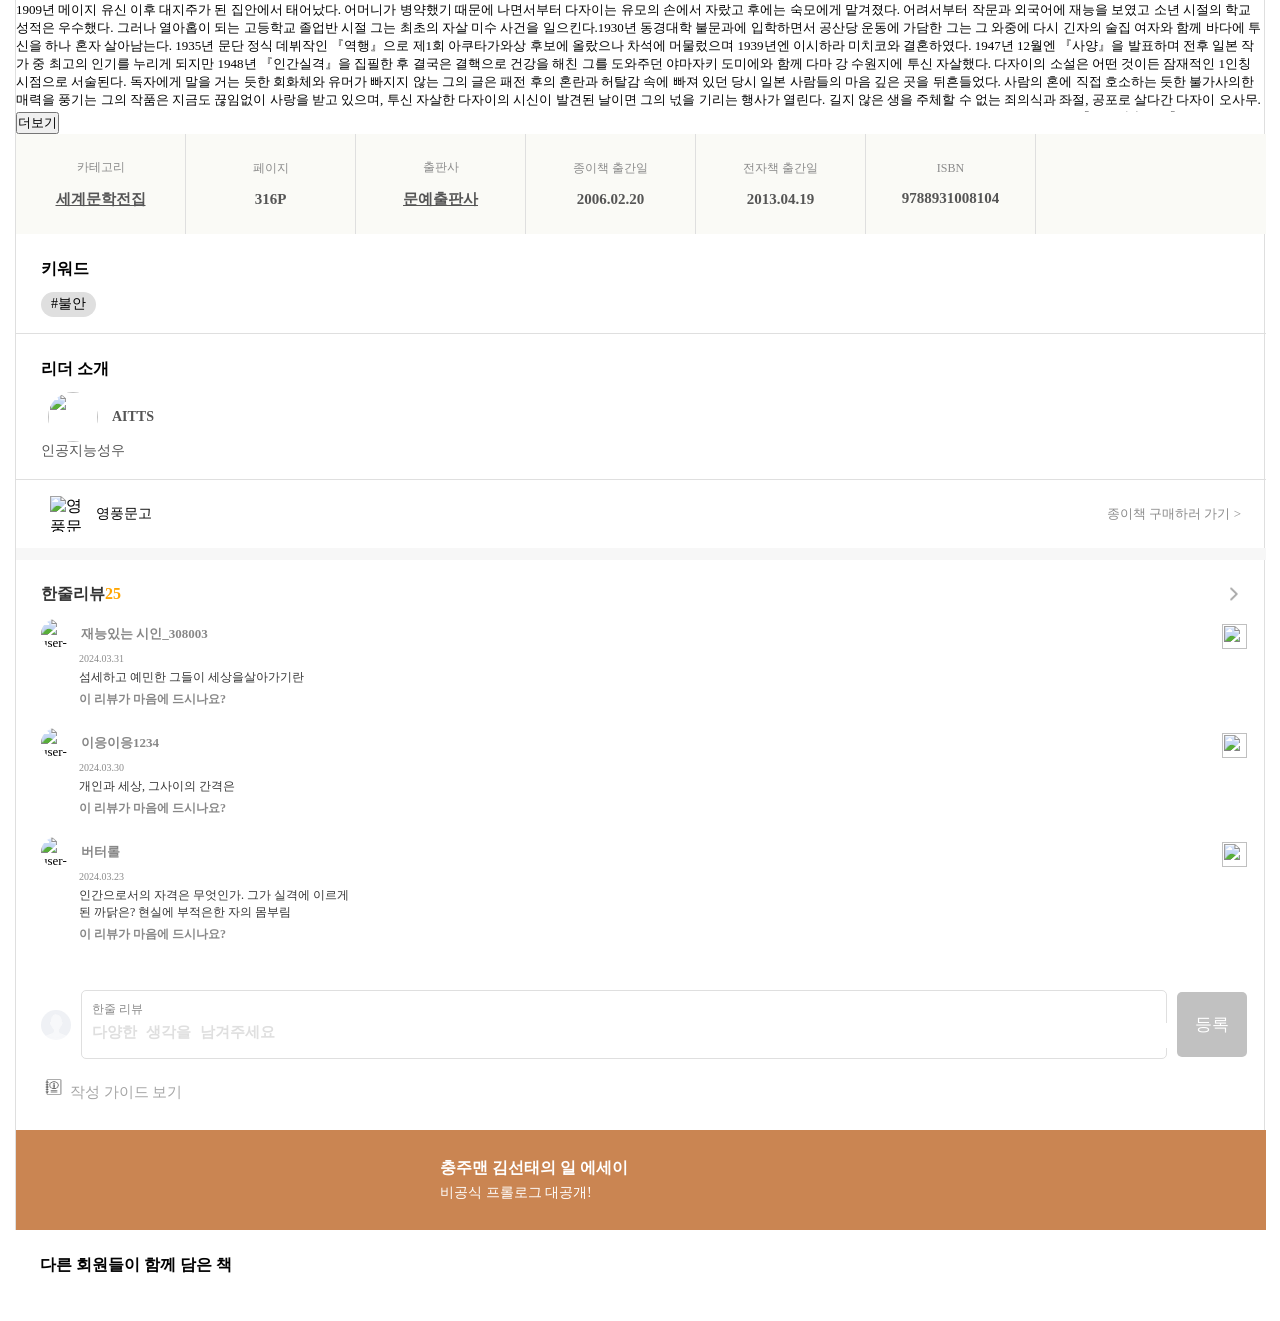
==== commit 3c7f0a4e: "0403" ====
--- a/sub.html
+++ b/sub.html
@@ -248,7 +248,7 @@
 
                         </div>
                     </div>
-
+              
                     <ul id="inner-outtext">
                         <li class="rotate">품목</li>
                         <li class="rotate">완득할 확률(%)</li>
@@ -256,7 +256,19 @@
                         <li>완독 예상 시간 (분)</li>
                         <li>높음</li>
                     </ul>
-
+                    <div class="his-modal">
+                        <div class="header">
+                            <strong>완독할 확률(%)</strong>
+                             <button type="button" class="close">닫기</button> 
+                             <p class="desc">이 책을 읽기 시작하면 완독할 확률</p> <strong>완독 예상 시간</strong>
+                              <p class="desc">이 책을 끝까지 읽는데 걸리는 예상 시간</p> 
+                              
+                              <div id="list">
+                                <div>아직 데이터가 충분하지 않은 경우, 완독지수가 제공되지 않습니다.</div>
+                                
+                                 <div>밀리 회원들의 독서 통계를 분석한 평균 예측치이므로 정독, 속독, 발췌독 등 회원님의 독서 패턴 및 독서 취향에 따라 실제 독서했을 때와 차이가 있을 수 있습니다.</div>
+                                </div></div>
+                    </div>
                 </div>
                 <div class="char-story">
                     <ul>
@@ -358,94 +370,154 @@
             </div>
         </div>
 
-    </div>
-    <div id="review-com">
-        <div id="review">
-            <div class="riview-link">
-                <a href="https://www.millie.co.kr/v3/bookDetail/more/review/15e54e88976f4261">한줄리뷰<span>25</span></a>
-                <p>></p>
-            </div>
-            <ul id="comment">
-                <li>
-                    <div id="icon-and-id">
-                    
-                        <div class="img-radius">
-                            <img src="https://d3uz7kn1zskbbz.cloudfront.net/profile/fddfc1c8e7d54a24b075e6e28caaf2fb.png"
-                                alt="user-profile-icon">
-                        </div>
-                        <a href="https://www.millie.co.kr/v3/myshelf/7012548"><p>재능있는 시인_308003</p></a>
-                </div>
-                   <div id="data-comment-like">
-                    <span>2024.03.31</span>
-                    <a href="https://www.millie.co.kr/v3/bookDetail/more/review/15e54e88976f4261">섬세하고 예민한 그들이 세상을살아가기란</a>
-                    <p>이 리뷰가 마음에 드시나요?</p>
-                </div>
-                </li>
-
-
-                <li>
-                    <div id="icon-and-id">
-                  
-                        <div class="img-radius">
-                            <img src="https://d3uz7kn1zskbbz.cloudfront.net/profile/fddfc1c8e7d54a24b075e6e28caaf2fb.png"
-                                alt="user-profile-icon">
-                            </div>
-                              <a href="https://www.millie.co.kr/v3/myshelf/7012548"><p>이응이응1234</p></a>
-                            </div>
-                            <div id="data-comment-like">       
-                    <span>2024.03.30</span>
-                    <a href="https://www.millie.co.kr/v3/bookDetail/more/review/15e54e88976f4261">개인과 세상, 그사이의 간격은</a>
-                    <p>이 리뷰가 마음에 드시나요?</p></div>
-                </li>
-
-
-                <li>
-                    <div id="icon-and-id">
-                    
-                        <div class="img-radius">
-                            <img src="https://ofbxchnhqinp910256.cdn.ntruss.com/100/6c60ed7f0137fd2ff52b44eaf4b71a63.jpg?type=w&w=160&quality=100"
-                             alt="user-profile-icon">
-                        </div>
-                      <a href="https://www.millie.co.kr/v3/myshelf/7012548"><p>버터롤</p></a></div>
-
-                      <div id="data-comment-like">
-                    <span>2024.03.23</span>
-                <a href="https://www.millie.co.kr/v3/bookDetail/more/review/15e54e88976f4261">인간으로서의 자격은 무엇인가. 그가 실격에 이르게 된 까닭은?
-                 현실에 부적은한 자의 몸부림</a>
-                <p>이 리뷰가 마음에 드시나요?</p></div>
-                </li></ul>
-
-        <div class="oneline-review">
-            <div class="image"
-                style="background-image: url(https://d3udu241ivsax2.cloudfront.net/v3/images/home/not-profile.a11144dfa440d24866faecd1411fc1c1.png);">
-            </div>
-         
-
-        </div>
-       
-      
-    </div>
-    <div class="inner">
-        <label>
-            <span class="label">한줄 리뷰</span>
-            <textarea id="textarea-1340" placeholder="다양한 생각을 남겨주세요" class="mds-textarea-field"></textarea>
-        </label>
-    </div>
-    
-    <ul id="create-guide">
-        <li><img src="image/guide.png" alt="" width="14px" height="14px">
-            작성 가이드 보기
-        </li>
-    </ul>
-    </div>
-
-
-
-
-
-
-
-    </div>
+
+        <div id="review-com">
+            <div id="review">
+                <div class="riview-link">
+                    <a
+                        href="https://www.millie.co.kr/v3/bookDetail/more/review/15e54e88976f4261">한줄리뷰<span>25</span></a>
+                    <div class="icon-right"><img src="image/footericondown.png" alt="" width="22px"></div>
+                </div>
+                <ul id="comment">
+                    <li>
+                        <div id="flex">
+                            <div id="icon-and-id">
+
+                                <div class="img-radius">
+                                    <img src="https://d3uz7kn1zskbbz.cloudfront.net/profile/fddfc1c8e7d54a24b075e6e28caaf2fb.png"
+                                        alt="user-profile-icon">
+                                </div>
+                                <a href="https://www.millie.co.kr/v3/myshelf/7012548">
+                                    <p>재능있는 시인_308003</p>
+                                </a>
+                            </div>
+                            <div class="button-img">
+                                <img src="https://d3udu241ivsax2.cloudfront.net/v3/images/bookDetail/more-icon.df2e02aec2252c2847fbe9e490cd4354.png"
+                                    alt="" width="25px" height="25px">
+                            </div>
+                        </div>
+
+                        <div id="data-comment-like">
+                            <span>2024.03.31</span>
+                            <a href="https://www.millie.co.kr/v3/bookDetail/more/review/15e54e88976f4261">섬세하고 예민한 그들이
+                                세상을살아가기란</a>
+                            <p>이 리뷰가 마음에 드시나요?</p>
+                        </div>
+                    </li>
+
+
+                    <li>
+                        <div id="flex">
+                            <div id="icon-and-id">
+
+                                <div class="img-radius">
+                                    <img src="https://d3uz7kn1zskbbz.cloudfront.net/profile/fddfc1c8e7d54a24b075e6e28caaf2fb.png"
+                                        alt="user-profile-icon">
+                                </div>
+                                <a href="https://www.millie.co.kr/v3/myshelf/7012548">
+                                    <p>이응이응1234</p>
+                                </a>
+                            </div>
+                            <div class="button-img">
+                                <img src="https://d3udu241ivsax2.cloudfront.net/v3/images/bookDetail/more-icon.df2e02aec2252c2847fbe9e490cd4354.png"
+                                    alt="" width="25px" height="25px">
+                            </div>
+                        </div>
+
+                        <div id="data-comment-like">
+                            <span>2024.03.30</span>
+                            <a href="https://www.millie.co.kr/v3/bookDetail/more/review/15e54e88976f4261">개인과 세상, 그사이의
+                                간격은</a>
+                            <p>이 리뷰가 마음에 드시나요?</p>
+                        </div>
+                    </li>
+
+
+                    <li>
+                        <div id="flex">
+                            <div id="icon-and-id">
+
+                                <div class="img-radius">
+                                    <img src="https://ofbxchnhqinp910256.cdn.ntruss.com/100/6c60ed7f0137fd2ff52b44eaf4b71a63.jpg?type=w&w=160&quality=100"
+                                        alt="user-profile-icon">
+                                </div>
+                                <a href="https://www.millie.co.kr/v3/myshelf/7012548">
+                                    <p>버터롤</p>
+                                </a>
+                            </div>
+                            <div class="button-img">
+                                <img src="https://d3udu241ivsax2.cloudfront.net/v3/images/bookDetail/more-icon.df2e02aec2252c2847fbe9e490cd4354.png"
+                                    alt="" width="25px" height="25px">
+                            </div>
+
+                        </div>
+                        <div id="data-comment-like">
+                            <span>2024.03.23</span>
+                            <a href="https://www.millie.co.kr/v3/bookDetail/more/review/15e54e88976f4261">인간으로서의 자격은
+                                무엇인가.
+                                그가 실격에 이르게 된 까닭은?
+                                현실에 부적은한 자의 몸부림</a>
+                            <p>이 리뷰가 마음에 드시나요?</p>
+                        </div>
+                    </li>
+                </ul>
+
+                <div class="oneline-review">
+                    <div class="image"
+                        style="background-image: url(https://d3udu241ivsax2.cloudfront.net/v3/images/home/not-profile.a11144dfa440d24866faecd1411fc1c1.png);">
+                    </div>
+                </div>
+            </div>
+            <div class="inner">
+                <div class="img-icon">
+                    <img src="image/pro-icon.png" alt="">
+                </div>
+                <label>
+                    <span class="label">한줄 리뷰</span>
+                    <textarea id="textarea" placeholder="다양한 생각을 남겨주세요" class="mds-textarea-field"></textarea>
+                </label>
+                <button>등록</button>
+           
+            </div>
+
+            <ul id="create-guide">
+                <li><img src="image/guide.png" alt="" width="25px" height="20px">
+                    작성 가이드 보기
+                </li>
+            </ul>
+             
+            </div>   
+            <div id="banner">
+            <div class="textbox">
+            <h3>충주맨 김선태의 일 에세이</h3>
+            <p>비공식 프롤로그 대공개!</p>
+            </div>
+            <div class="banner"><img src="https://d2j6uvfek9vas1.cloudfront.net/book_category_banner/660a5d84e077c.png" alt="" width="122px">
+            </div>
+            </div>  
+
+            </div>
+           <div id="user-contain-book">
+            <h4>다른 회원들이 함께 담은 책</h4>
+          <div class="user-contain-book">
+            <ul>
+                <li></li>
+                <li></li>
+                <li></li>
+                <li></li>
+                <li></li>
+                <li></li>
+                <li></li>
+                <li></li>
+                <li></li>
+            </ul>
+          </div>
+           </div>
+
+
+            </div>
+ 
+
 
 
 
--- a/css/sub.css
+++ b/css/sub.css
@@ -191,6 +191,50 @@
   display: flex;
   flex-wrap: wrap;
   border: 1px #dfdfdf solid;
+}
+#book-history #chart-content .inner .his-modal {
+  padding: 20px;
+  background-color: white;
+  border-radius: 12px;
+  box-shadow: 0 0 4px rgba(0, 0, 0, 0.12), 2px 6px 12px rgba(0, 0, 0, 0.12);
+  position: absolute;
+  top: -10px;
+  left: 0px;
+  width: 296px;
+  height: 200px;
+  z-index: 10;
+}
+#book-history #chart-content .inner .his-modal .header strong {
+  display: block;
+  font-size: 16px;
+}
+#book-history #chart-content .inner .his-modal .header button {
+  position: absolute;
+  right: 10px;
+  top: 10px;
+  background: url(https://d3udu241ivsax2.cloudfront.net/v3/images/bookDetail/x-close.f829955e572734d4ff88ec5e71c8efb0.png) 0 0 no-repeat;
+  background-size: 24px;
+  display: block;
+  text-indent: -99999em;
+  width: 24px;
+  height: 24px;
+  border: none;
+}
+#book-history #chart-content .inner .his-modal .header .desc {
+  color: #6f6f6f;
+  font-size: 14px;
+  margin-top: 4px;
+}
+#book-history #chart-content .inner .his-modal .header #list {
+  margin-top: 4px;
+}
+#book-history #chart-content .inner .his-modal .header #list div {
+  position: relative;
+  color: #6f6f6f;
+  font-size: 10px;
+  padding: 0 0 0 10px;
+  margin-top: 2px;
+  border: none;
 }
 #book-history #chart-content .inner #inner-outtext {
   font-size: 12px;
@@ -505,27 +549,33 @@
 }
 
 #review-com {
+  padding-left: 25px;
   display: flex;
   flex-direction: column;
   justify-content: space-around;
   width: 1250px;
   margin: 0 auto;
-  height: 502px;
-  background-color: rgb(207, 151, 207);
+  height: 520px;
 }
 #review-com #review {
   width: 100%;
   height: 100%;
+  margin-top: 20px;
 }
 #review-com #review #comment {
-  width: 1050px;
-  height: 300px;
-  background-color: red;
+  width: 1250px;
+  padding: 10px 0;
+  margin-bottom: 20px;
+}
+#review-com #review #comment #flex {
+  display: flex;
+  align-items: baseline;
+  width: 100%;
+  justify-content: space-between;
 }
 #review-com #review #comment li {
-  width: 100%;
-  height: 100px;
-  background-color: purple;
+  width: 96.5%;
+  margin-bottom: 20px;
 }
 #review-com #review #comment li #icon-and-id {
   display: flex;
@@ -533,10 +583,9 @@
   width: 260px;
   height: 30px;
   font-size: 13px;
-  background-color: aqua;
 }
 #review-com #review #comment li #icon-and-id p {
-  margin-left: 5px;
+  margin-left: 10px;
 }
 #review-com #review #comment li .img-radius {
   overflow: hidden;
@@ -552,12 +601,15 @@
   font-weight: bold;
 }
 #review-com #review .riview-link {
-  width: 100%;
+  width: 98.4%;
   display: flex;
   align-items: center;
   height: 7%;
   justify-content: space-between;
   font-weight: bold;
+}
+#review-com #review .riview-link .icon-right {
+  transform: rotate(-90deg);
 }
 #review-com #review .riview-link span {
   color: orange;
@@ -568,7 +620,6 @@
   flex-direction: column;
   padding: 0px 38px;
   width: 350px;
-  background-color: pink;
   font-size: 12px;
 }
 #review-com #data-comment-like a {
@@ -578,7 +629,124 @@
   color: #8b8b8b;
   font-size: 10px;
 }
-
+#review-com .inner {
+  display: flex;
+  align-items: center;
+}
+#review-com .inner button {
+  background-color: #c1c1c1;
+  width: 70px;
+  height: 65px;
+  border-radius: 5px;
+  color: white;
+  font-size: 17px;
+  margin-left: 10px;
+  border: none;
+}
+#review-com .inner .img-icon {
+  overflow: hidden;
+  width: 30px;
+  height: 30px;
+  border-radius: 40px;
+  margin-right: 10px;
+}
+#review-com .inner .img-icon img {
+  width: 100%;
+  height: 100%;
+}
+#review-com .inner label {
+  display: flex;
+  flex-direction: column;
+  justify-content: space-between;
+  font-size: 12px;
+  width: 1086px;
+  border: solid 1px #dfdfdf;
+  border-radius: 5px;
+  padding: 10px;
+}
+#review-com .inner label .label {
+  padding-bottom: 5px;
+  color: #8b8b8b;
+}
+#review-com .inner #textarea {
+  font-size: 15px;
+  font-weight: bold;
+  background-color: white;
+  resize: none;
+  width: 1100px;
+  height: 25px;
+  border: none;
+  outline: none;
+}
+#review-com .inner #textarea::-moz-placeholder {
+  color: #dfdfdf;
+}
+#review-com .inner #textarea::placeholder {
+  color: #dfdfdf;
+}
+#review-com #create-guide {
+  display: flex;
+  align-items: center;
+  width: 1250px;
+  height: 20px;
+  margin: 0 auto;
+  font-size: 15px;
+  padding-top: 30px;
+  color: #a5a5a5;
+}
+
+#banner {
+  margin: 0 auto;
+  width: 1250px;
+  height: 100px;
+  background-color: rgb(202, 133, 82);
+  margin-top: 50px;
+  display: flex;
+  justify-content: center;
+  align-items: center;
+}
+#banner .textbox {
+  color: white;
+  font-size: 14px;
+  width: 280px;
+  line-height: 25px;
+}
+#banner .banner {
+  display: flex;
+}
+
+#user-contain-book {
+  width: 1250px;
+  margin: 0 auto;
+  padding: 25px;
+  overflow: hidden;
+}
+#user-contain-book .user-contain-book ul {
+  width: 110%;
+  margin-top: 20px;
+  display: flex;
+}
+#user-contain-book .user-contain-book ul li {
+  margin-right: 10px;
+}
+#user-contain-book .user-contain-book ul li img {
+  width: 150px;
+  margin-bottom: 10px;
+}
+#user-contain-book .user-contain-book ul li h4 {
+  font-size: 14px;
+  margin-bottom: 5px;
+}
+#user-contain-book .user-contain-book ul li h6 {
+  color: #6f6f6f;
+}
+
+@font-face {
+  font-family: "SpoqaHanSansNeo-Regular";
+  src: url("https://cdn.jsdelivr.net/gh/projectnoonnu/noonfonts_2108@1.1/SpoqaHanSansNeo-Regular.woff") format("woff");
+  font-weight: normal;
+  font-style: normal;
+}
 header {
   border-bottom: solid 1px #dfdfdf;
   width: 100%;
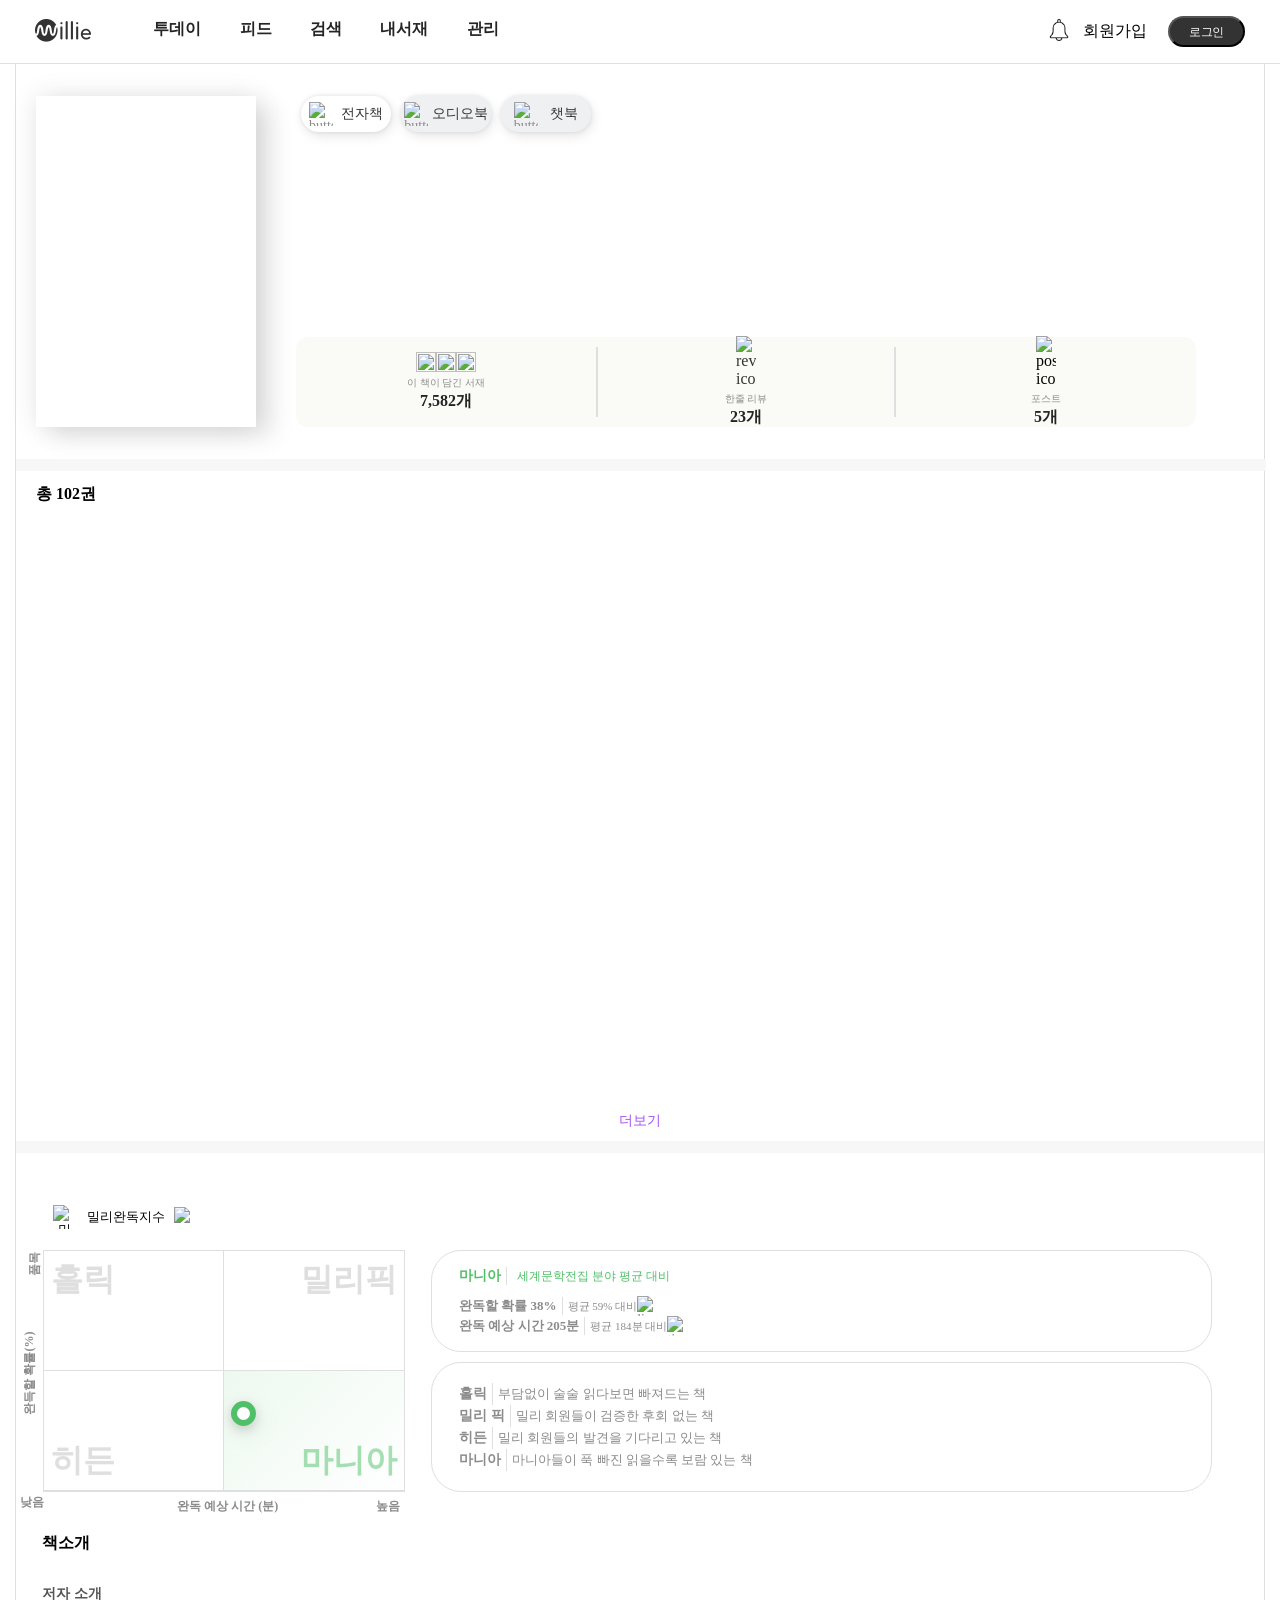
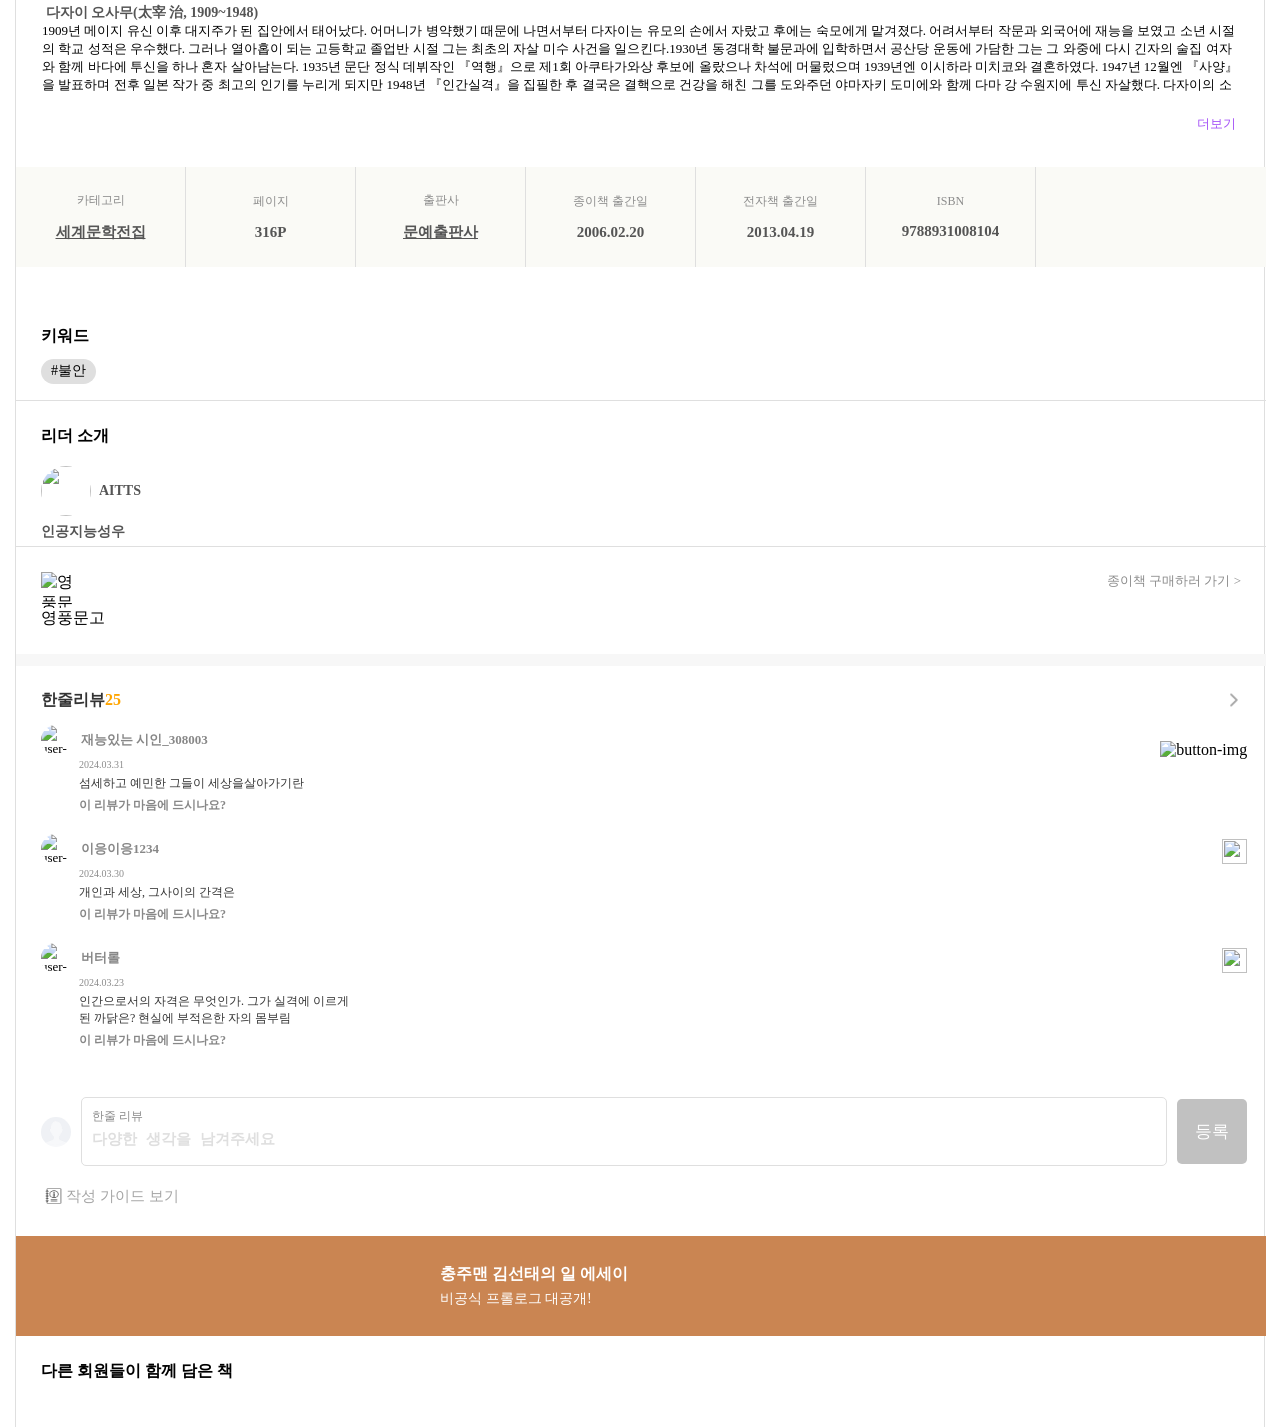
==== commit 34063aa0: "0405" ====
--- a/sub.html
+++ b/sub.html
@@ -5,11 +5,12 @@
     <meta charset="UTF-8">
     <meta name="viewport" content="width=device-width, initial-scale=1.0">
     <title>인각실격 사양 | 밀리의 서재</title>
+    <script src="https://ajax.googleapis.com/ajax/libs/jquery/3.7.1/jquery.min.js"> </script>
+    <script src="js/click.js"></script>
+    <script src="js/api.js"></script>
+    <link rel="stylesheet" href="css/sub.css">
 </head>
-<script src="https://ajax.googleapis.com/ajax/libs/jquery/3.7.1/jquery.min.js"> </script>
-<script src="js/click.js"></script>
-<script src="js/api.js"></script>
-<link rel="stylesheet" href="css/sub.css">
+
 
 
 <body>
@@ -29,10 +30,9 @@
                 </ul>
             </nav>
             <div id="join">
-                <div class="bell"><img src="image/bell.png" alt="" width="22px" height="22px"></img></div>
+                <div class="bell"><img src="image/bell.png" alt="" width="22" height="22"></div>
                 <div class="join">회원가입</div>
             </div>
-
             <button class="login">로그인</button>
         </div>
     </header>
@@ -44,14 +44,13 @@
                 <ul id="buttons">
                     <li class="active">
                         <img src="https://d3udu241ivsax2.cloudfront.net/v3/images/bookDetail/ebook-badge.561e1d246c2083cfe3c1d87b43831d24.png"
-                            alt="buttons" width="24px" height="24px"><a href="#">전자책</a>
-                    </li>
+                            alt="buttons" width="24" height="24"><p>전자책</p></li>
 
                     <li><img src="https://d3udu241ivsax2.cloudfront.net/v3/images/bookDetail/audio-badge.6cdd24298aa2c13f86f9dcd8c8a61dd1.png"
-                            alt="buttons" width="24px" height="24px"><a href="#">오디오북</a></li>
+                            alt="buttons" width="24" height="24"><p>오디오북</p></li>
 
                     <li><img src="https://d3udu241ivsax2.cloudfront.net/v3/images/bookDetail/chatbook-badge.215e24971db9b7ba482ef25cd7a4d6ca.png"
-                            alt="buttons" width="24px" height="24px"><a href="#">챗북</a></li>
+                            alt="buttons" width="24" height="24"><p>챗북</p></li>
                 </ul>
                 <div class="textbox">
                 </div>
@@ -59,7 +58,9 @@
 
 
                 <ul id="read-more">
+                   
                     <li>
+                        <a href="#booktotal">
                         <ul id="imgflex">
                             <li>
                                 <img src="https://ofbxchnhqinp910256.cdn.ntruss.com/160/ed3ba0b1a437cf58d59134f9f658f778.jpg?type=w&w=160&quality=100"
@@ -68,28 +69,34 @@
                                     alt="">
                                 <img src="https://ofbxchnhqinp910256.cdn.ntruss.com/100/61635217af0b67a56fbc9d0d7451ff6c.jpg?type=w&w=160&quality=100"
                                     alt="">
+                               
                             </li>
                             <li>
                                 <p>이 책이 담긴 서재</p>
                             </li>
-                            <li><span>7,582개</span></li>
+                            <li><span>7,582개</span>
+                           </li>
                         </ul>
+                    </a>
                     </li>
                     <li class="border">
-                        <ul>
-                            <li><img src="https://d3udu241ivsax2.cloudfront.net/v3/images/bookDetail/review-mark.ffaa0d9de623bd5c8626faf1f7448f58.png"
-                                    alt="review-icon" width="9%"></li>
-                            <li>
-                                <p>한줄 리뷰</p>
-                            </li>
-                            <li><span>23개</span></li>
-                        </ul>
+                        <a href="#review-com">
+                            <ul>
+                                <li><img src="https://d3udu241ivsax2.cloudfront.net/v3/images/bookDetail/review-mark.ffaa0d9de623bd5c8626faf1f7448f58.png"
+                                        alt="review-icon" width="20"></li>
+                                <li>
+                                    <p>한줄 리뷰</p>
+                                </li>
+                                <li><span>23개</span></li>
+
+                            </ul>
+                        </a>
                     </li>
                     <li>
                         <ul>
                             <li>
                                 <img src="https://d3udu241ivsax2.cloudfront.net/v3/images/bookDetail/post-mark.e6660d3d2be8d740e6accf5f63489487.png"
-                                    alt="post-icon" width="9%">
+                                    alt="post-icon" width="20">
                             </li>
                             <li>
                                 <p>포스트</p>
@@ -107,7 +114,7 @@
         <div id="booktotal">
             <div class="booktotal">
                 <h3>총 102권</h3>
-                <ul class grid-wrapper>
+                <ul class ="grid-wrapper">
                     <li class="grid-item"></li>
                     <li class="grid-item"></li>
                     <li class="grid-item"></li>
@@ -220,11 +227,11 @@
             <div id="text">
                 <button class="textbutton">
                     <img src="https://d3udu241ivsax2.cloudfront.net/v3/images/bookDetail/complete-book.2f295724c20991f29a7afd8b2d10a5df.png"
-                        alt="밀리완독지수" width="24px" height="24px">
+                        alt="밀리완독지수" width="24" height="24">
                     밀리완독지수
 
                     <img src="https://d3udu241ivsax2.cloudfront.net/v3/images/bookDetail/question-mark.fd5a413b237dd6d113edf8a6e6f1567a.png"
-                        alt="물음표" width="19px" height="19px">
+                        alt="물음표" width="19" height="19">
                 </button>
             </div>
             <div id="chart-content">
@@ -248,7 +255,7 @@
 
                         </div>
                     </div>
-              
+
                     <ul id="inner-outtext">
                         <li class="rotate">품목</li>
                         <li class="rotate">완득할 확률(%)</li>
@@ -259,15 +266,17 @@
                     <div class="his-modal">
                         <div class="header">
                             <strong>완독할 확률(%)</strong>
-                             <button type="button" class="close">닫기</button> 
-                             <p class="desc">이 책을 읽기 시작하면 완독할 확률</p> <strong>완독 예상 시간</strong>
-                              <p class="desc">이 책을 끝까지 읽는데 걸리는 예상 시간</p> 
-                              
-                              <div id="list">
+                            <button type="button" class="close">닫기</button>
+                            <p class="desc">이 책을 읽기 시작하면 완독할 확률</p> <strong>완독 예상 시간</strong>
+                            <p class="desc">이 책을 끝까지 읽는데 걸리는 예상 시간</p>
+
+                            <div id="list">
                                 <div>아직 데이터가 충분하지 않은 경우, 완독지수가 제공되지 않습니다.</div>
-                                
-                                 <div>밀리 회원들의 독서 통계를 분석한 평균 예측치이므로 정독, 속독, 발췌독 등 회원님의 독서 패턴 및 독서 취향에 따라 실제 독서했을 때와 차이가 있을 수 있습니다.</div>
-                                </div></div>
+
+                                <div>밀리 회원들의 독서 통계를 분석한 평균 예측치이므로 정독, 속독, 발췌독 등 회원님의 독서 패턴 및 독서 취향에 따라 실제 독서했을 때와 차이가 있을
+                                    수 있습니다.</div>
+                            </div>
+                        </div>
                     </div>
                 </div>
                 <div class="char-story">
@@ -280,12 +289,13 @@
                             <div class="percent">
                                 <strong class="line-desc">완독할 확률 38%</strong>
                                 <p>평균 59% 대비</p> <img
-                                    src="https://d3udu241ivsax2.cloudfront.net/v3/images/management/down-arrow.758fe682666b29bd35586b55f8036851.png">
+                                    src="https://d3udu241ivsax2.cloudfront.net/v3/images/management/down-arrow.758fe682666b29bd35586b55f8036851.png" alt="line-img">
                             </div>
 
                             <div class="time"><strong class="line-desc">완독 예상 시간 205분</strong>
                                 <p>평균 184분 대비</p> <img
-                                    src="https://d3udu241ivsax2.cloudfront.net/v3/images/management/up-arrow.477a9800737aa6280598089496800c63.png">
+                                    src="https://d3udu241ivsax2.cloudfront.net/v3/images/management/up-arrow.477a9800737aa6280598089496800c63.png"
+                                    alt="time-img">
                             </div>
                         </li>
                         <li class="bottom">
@@ -314,10 +324,12 @@
         </div>
 
         <div class="intro">
-            <div class="open">
-
-            </div>
-            <button class="more">더보기</button>
+            <div class="open more-position">
+                <div class="textbox"></div>
+
+                <button class="more">더보기</button>
+            </div>
+
             <ul>
                 <li>
                     <p>카테고리</p>
@@ -354,13 +366,16 @@
                 <div id="altts">
                     <div class="one-icon">
                         <img src="https://d2j6uvfek9vas1.cloudfront.net/leader_image/5ffe60df7fa0a.jpg" alt="">
-                    </div>
-                    AITTS
-                </div>
-                <P>인공지능성우</P>
+
+                        <p>AITTS</p>
+                    </div>
+
+                    <P>인공지능성우</P>
+                </div>
+
             </div>
             <div id="YP">
-                <div id="flex">
+                <div class="flex">
                     <div class="YP"><img
                             src="https://d3udu241ivsax2.cloudfront.net/v3/images/bookDetail/yp_logo.e575e8e9bb45c0c5a924c52e10fca0b2.png"
                             alt="영풍문고"></div>
@@ -376,12 +391,12 @@
                 <div class="riview-link">
                     <a
                         href="https://www.millie.co.kr/v3/bookDetail/more/review/15e54e88976f4261">한줄리뷰<span>25</span></a>
-                    <div class="icon-right"><img src="image/footericondown.png" alt="" width="22px"></div>
+                    <div class="icon-right"><a href="https://www.millie.co.kr/v3/bookDetail/more/review/15e54e88976f4261"><img src="image/footericondown.png" alt="footericon" width="22"></a></div>
                 </div>
                 <ul id="comment">
                     <li>
-                        <div id="flex">
-                            <div id="icon-and-id">
+                        <div class="flex">
+                            <div class="icon-and-id">
 
                                 <div class="img-radius">
                                     <img src="https://d3uz7kn1zskbbz.cloudfront.net/profile/fddfc1c8e7d54a24b075e6e28caaf2fb.png"
@@ -393,11 +408,11 @@
                             </div>
                             <div class="button-img">
                                 <img src="https://d3udu241ivsax2.cloudfront.net/v3/images/bookDetail/more-icon.df2e02aec2252c2847fbe9e490cd4354.png"
-                                    alt="" width="25px" height="25px">
-                            </div>
-                        </div>
-
-                        <div id="data-comment-like">
+                                    alt="button-img" width="25" height="25">
+                            </div>
+                        </div>
+
+                        <div class="data-comment-like">
                             <span>2024.03.31</span>
                             <a href="https://www.millie.co.kr/v3/bookDetail/more/review/15e54e88976f4261">섬세하고 예민한 그들이
                                 세상을살아가기란</a>
@@ -407,8 +422,8 @@
 
 
                     <li>
-                        <div id="flex">
-                            <div id="icon-and-id">
+                        <div class="flex">
+                            <div class="icon-and-id">
 
                                 <div class="img-radius">
                                     <img src="https://d3uz7kn1zskbbz.cloudfront.net/profile/fddfc1c8e7d54a24b075e6e28caaf2fb.png"
@@ -420,11 +435,11 @@
                             </div>
                             <div class="button-img">
                                 <img src="https://d3udu241ivsax2.cloudfront.net/v3/images/bookDetail/more-icon.df2e02aec2252c2847fbe9e490cd4354.png"
-                                    alt="" width="25px" height="25px">
-                            </div>
-                        </div>
-
-                        <div id="data-comment-like">
+                                    alt="" width="25" height="25">
+                            </div>
+                        </div>
+
+                        <div class="data-comment-like">
                             <span>2024.03.30</span>
                             <a href="https://www.millie.co.kr/v3/bookDetail/more/review/15e54e88976f4261">개인과 세상, 그사이의
                                 간격은</a>
@@ -434,8 +449,8 @@
 
 
                     <li>
-                        <div id="flex">
-                            <div id="icon-and-id">
+                        <div class="flex">
+                            <div class="icon-and-id">
 
                                 <div class="img-radius">
                                     <img src="https://ofbxchnhqinp910256.cdn.ntruss.com/100/6c60ed7f0137fd2ff52b44eaf4b71a63.jpg?type=w&w=160&quality=100"
@@ -447,11 +462,11 @@
                             </div>
                             <div class="button-img">
                                 <img src="https://d3udu241ivsax2.cloudfront.net/v3/images/bookDetail/more-icon.df2e02aec2252c2847fbe9e490cd4354.png"
-                                    alt="" width="25px" height="25px">
-                            </div>
-
-                        </div>
-                        <div id="data-comment-like">
+                                    alt="" width="25" height="25">
+                            </div>
+
+                        </div>
+                        <div class="data-comment-like">
                             <span>2024.03.23</span>
                             <a href="https://www.millie.co.kr/v3/bookDetail/more/review/15e54e88976f4261">인간으로서의 자격은
                                 무엇인가.
@@ -477,46 +492,47 @@
                     <textarea id="textarea" placeholder="다양한 생각을 남겨주세요" class="mds-textarea-field"></textarea>
                 </label>
                 <button>등록</button>
-           
+
             </div>
 
             <ul id="create-guide">
-                <li><img src="image/guide.png" alt="" width="25px" height="20px">
+                <li><img src="image/guide.png" alt="" width="25" height="20">
                     작성 가이드 보기
                 </li>
             </ul>
-             
-            </div>   
-            <div id="banner">
+
+        </div>
+        <div id="banner">
             <div class="textbox">
-            <h3>충주맨 김선태의 일 에세이</h3>
-            <p>비공식 프롤로그 대공개!</p>
-            </div>
-            <div class="banner"><img src="https://d2j6uvfek9vas1.cloudfront.net/book_category_banner/660a5d84e077c.png" alt="" width="122px">
-            </div>
-            </div>  
-
-            </div>
-           <div id="user-contain-book">
+                <h3>충주맨 김선태의 일 에세이</h3>
+                <p>비공식 프롤로그 대공개!</p>
+            </div>
+            <div class="banner"><img src="https://d2j6uvfek9vas1.cloudfront.net/book_category_banner/660a5d84e077c.png"
+                    alt="" width="122">
+            </div>
+        </div>
+        <div id="user-contain-book">
             <h4>다른 회원들이 함께 담은 책</h4>
-          <div class="user-contain-book">
-            <ul>
-                <li></li>
-                <li></li>
-                <li></li>
-                <li></li>
-                <li></li>
-                <li></li>
-                <li></li>
-                <li></li>
-                <li></li>
-            </ul>
-          </div>
-           </div>
-
-
-            </div>
- 
+            <div class="user-contain-book">
+                <ul>
+                    <li></li>
+                    <li></li>
+                    <li></li>
+                    <li></li>
+                    <li></li>
+                    <li></li>
+                    <li></li>
+                    <li></li>
+                    <li></li>
+                </ul>
+            </div>
+        </div>
+    </div>
+
+
+
+
+
 
 
 
--- a/css/sub.css
+++ b/css/sub.css
@@ -48,6 +48,10 @@
   width: 300px;
   display: flex;
   justify-content: space-around;
+  cursor: pointer;
+}
+#book #buttons p {
+  color: #333;
 }
 #book #buttons li {
   width: 90px;
@@ -63,6 +67,9 @@
   border-radius: 40px;
   font-size: 14px;
   font-weight: 500;
+}
+#book #buttons .active {
+  background-color: white;
 }
 #book .textbox {
   width: 300px;
@@ -110,6 +117,7 @@
 }
 #book #read-more {
   display: flex;
+  padding: 10px 0;
 }
 #book #read-more #imgflex {
   display: flex;
@@ -170,6 +178,7 @@
   width: 100%;
   text-align: center;
   border-bottom: 12px solid #f7f7f7;
+  padding: 11px;
 }
 
 #book-history {
@@ -203,6 +212,7 @@
   width: 296px;
   height: 200px;
   z-index: 10;
+  display: none;
 }
 #book-history #chart-content .inner .his-modal .header strong {
   display: block;
@@ -241,6 +251,8 @@
   color: #8b8b8b;
   font-weight: bold;
   position: absolute;
+  width: 100%;
+  height: 100%;
 }
 #book-history #chart-content .inner li:nth-child(1) {
   position: absolute;
@@ -258,20 +270,20 @@
 }
 #book-history #chart-content .inner li:nth-child(3) {
   position: absolute;
-  left: -25px;
-  bottom: -260px;
+  bottom: -20px;
+  left: -24px;
   width: 28px;
 }
 #book-history #chart-content .inner li:nth-child(4) {
   position: absolute;
-  bottom: -260px;
-  left: 128px;
+  bottom: -24px;
+  left: 37%;
   width: 107px;
 }
 #book-history #chart-content .inner li:nth-child(5) {
   position: absolute;
-  bottom: -260px;
-  right: -360px;
+  bottom: -24px;
+  right: 0;
   width: 28px;
 }
 #book-history #chart-content .box {
@@ -327,6 +339,7 @@
   justify-content: space-evenly;
   background-color: transparent;
   border: transparent;
+  cursor: pointer;
 }
 
 .char-story {
@@ -424,8 +437,13 @@
 }
 .intro .open {
   height: 200px;
+  width: 100%;
+  padding: 0px 26px;
+  transition: height 0.3s ease;
+}
+.intro .open .textbox {
+  height: 160px;
   overflow: hidden;
-  transition: height 0.3s ease;
 }
 .intro .open h3 {
   font-weight: 700;
@@ -440,11 +458,24 @@
 .intro .open p {
   font-size: 13px;
 }
+.intro .more-position {
+  position: relative;
+}
+.intro .more-position .more {
+  color: #a451f7;
+  background-color: transparent;
+  border: none;
+  position: absolute;
+  bottom: 0;
+  right: 30px;
+  cursor: pointer;
+}
 .intro ul {
   background-color: #fafaf6;
   width: 1250px;
   height: 100px;
   display: flex;
+  margin: 34px 0;
 }
 .intro ul li {
   border-right: 1px #dfdfdf solid;
@@ -500,29 +531,33 @@
   margin-bottom: 12px;
 }
 .intro #AI #altts {
-  width: 120px;
-  display: flex;
-  justify-content: space-around;
-  align-items: center;
+  width: 100px;
+  height: 100%;
+  display: flex;
+  justify-content: space-between;
+  flex-wrap: wrap;
   font-size: 14px;
   font-weight: bold;
   color: #555;
 }
 .intro #AI #altts .one-icon {
   overflow: hidden;
+  width: 100%;
+  display: flex;
+  justify-content: space-between;
+  align-items: center;
+}
+.intro #AI #altts .one-icon img {
+  width: 100%;
+  height: 100%;
   width: 50px;
   height: 50px;
   border-radius: 40px;
 }
-.intro #AI #altts .one-icon img {
-  width: 100%;
-  height: 100%;
-}
 .intro #YP {
   display: flex;
   justify-content: space-between;
   width: 1250px;
-  height: 80px;
   padding: 25px 25px;
   border-bottom: 12px solid #f7f7f7;
 }
@@ -565,9 +600,8 @@
 #review-com #review #comment {
   width: 1250px;
   padding: 10px 0;
-  margin-bottom: 20px;
-}
-#review-com #review #comment #flex {
+}
+#review-com #review #comment .flex {
   display: flex;
   align-items: baseline;
   width: 100%;
@@ -577,14 +611,14 @@
   width: 96.5%;
   margin-bottom: 20px;
 }
-#review-com #review #comment li #icon-and-id {
+#review-com #review #comment li .icon-and-id {
   display: flex;
   align-items: center;
   width: 260px;
   height: 30px;
   font-size: 13px;
 }
-#review-com #review #comment li #icon-and-id p {
+#review-com #review #comment li .icon-and-id p {
   margin-left: 10px;
 }
 #review-com #review #comment li .img-radius {
@@ -615,17 +649,17 @@
   color: orange;
   font-weight: bold;
 }
-#review-com #data-comment-like {
+#review-com .data-comment-like {
   display: flex;
   flex-direction: column;
   padding: 0px 38px;
   width: 350px;
   font-size: 12px;
 }
-#review-com #data-comment-like a {
+#review-com .data-comment-like a {
   margin: 5px 0px 5px 0px;
 }
-#review-com #data-comment-like span {
+#review-com .data-comment-like span {
   color: #8b8b8b;
   font-size: 10px;
 }
@@ -673,7 +707,7 @@
   font-weight: bold;
   background-color: white;
   resize: none;
-  width: 1100px;
+  width: 1070px;
   height: 25px;
   border: none;
   outline: none;
@@ -685,14 +719,16 @@
   color: #dfdfdf;
 }
 #review-com #create-guide {
-  display: flex;
-  align-items: center;
   width: 1250px;
   height: 20px;
   margin: 0 auto;
   font-size: 15px;
-  padding-top: 30px;
+  padding-top: 20px;
   color: #a5a5a5;
+}
+#review-com #create-guide li {
+  display: flex;
+  align-items: center;
 }
 
 #banner {
@@ -747,7 +783,12 @@
   font-weight: normal;
   font-style: normal;
 }
+body {
+  font-family: "SpoqaHanSansNeo-Regular";
+}
+
 header {
+  cursor: pointer;
   border-bottom: solid 1px #dfdfdf;
   width: 100%;
   height: 64px;
@@ -778,13 +819,13 @@
   padding: 0px 24px;
 }
 header #headersize ul li {
-  font-size: 18px;
-  color: #333;
+  font-size: 16px;
+  color: #242424;
   padding: 0px 10px 0px 10px;
+  font-weight: bold;
 }
 header #headersize ul li:hover {
   cursor: pointer;
-  font-weight: bold;
 }
 header #headersize button {
   cursor: pointer;
